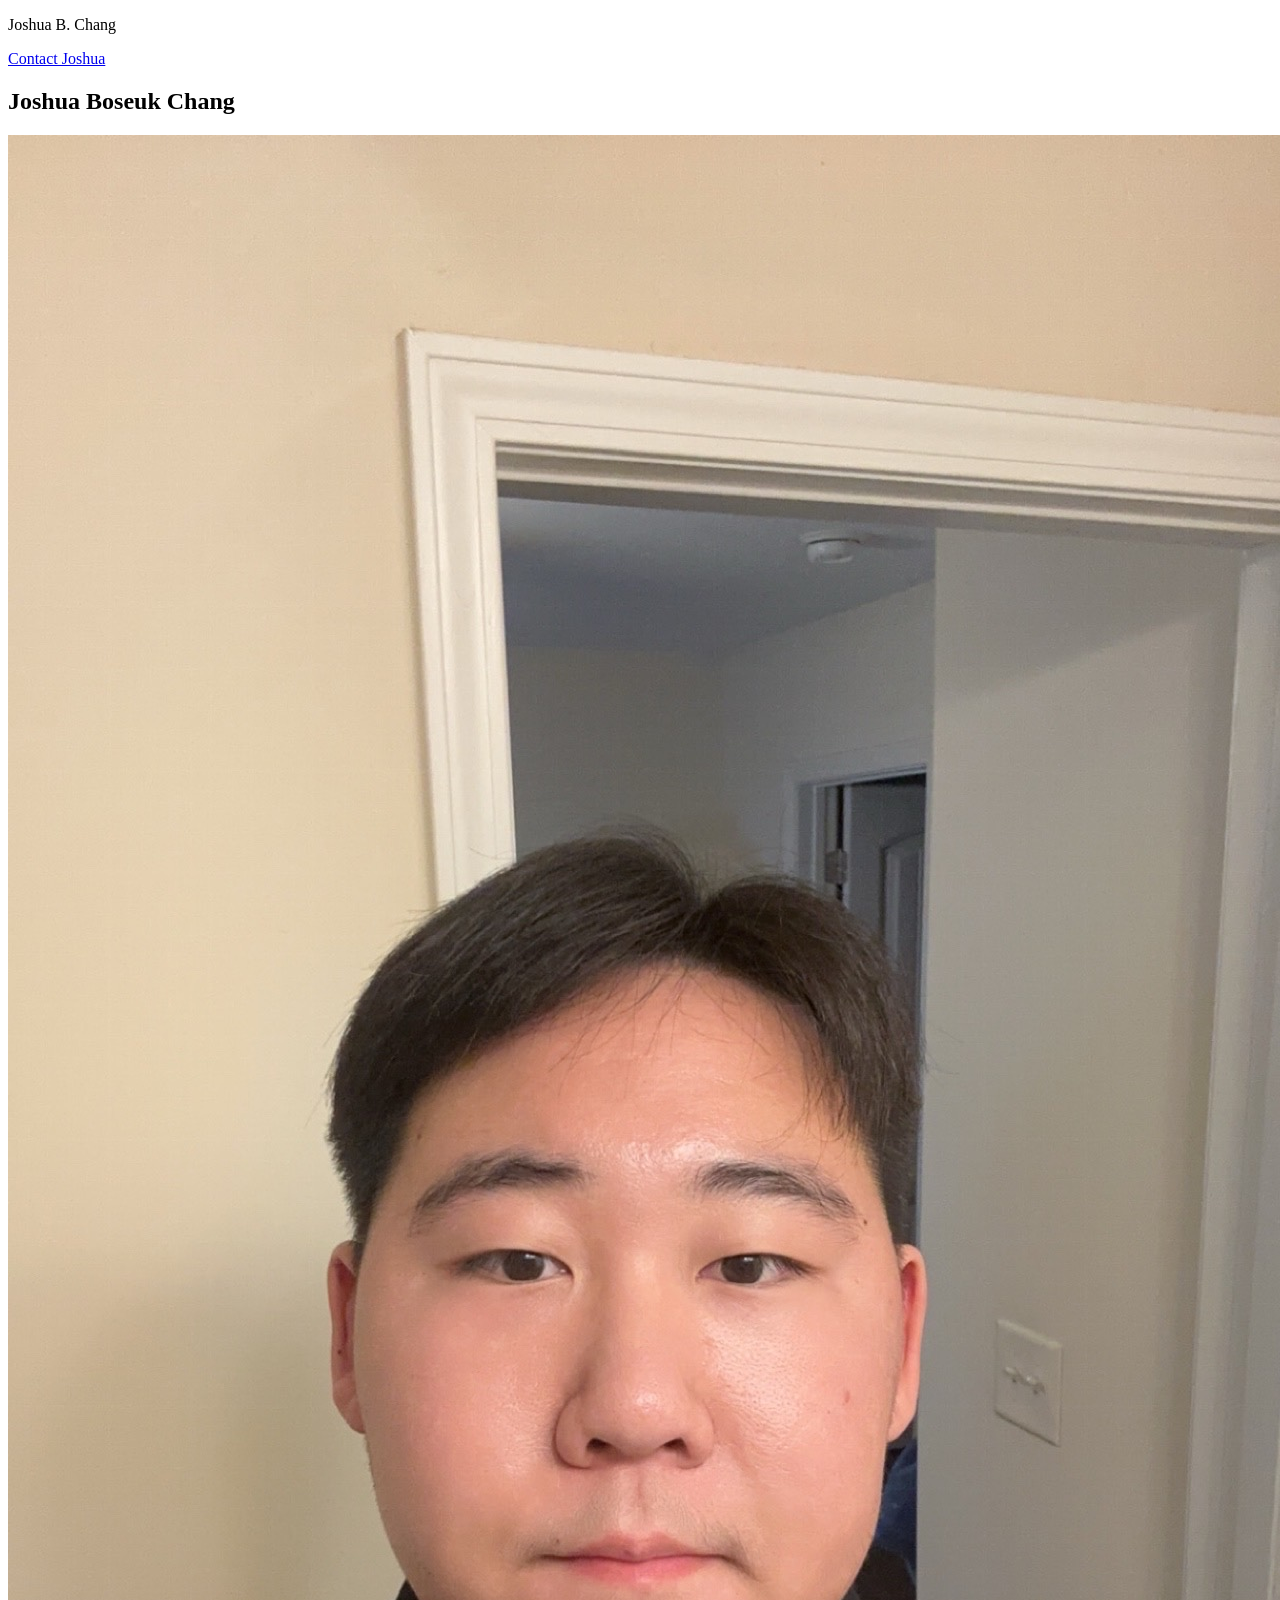
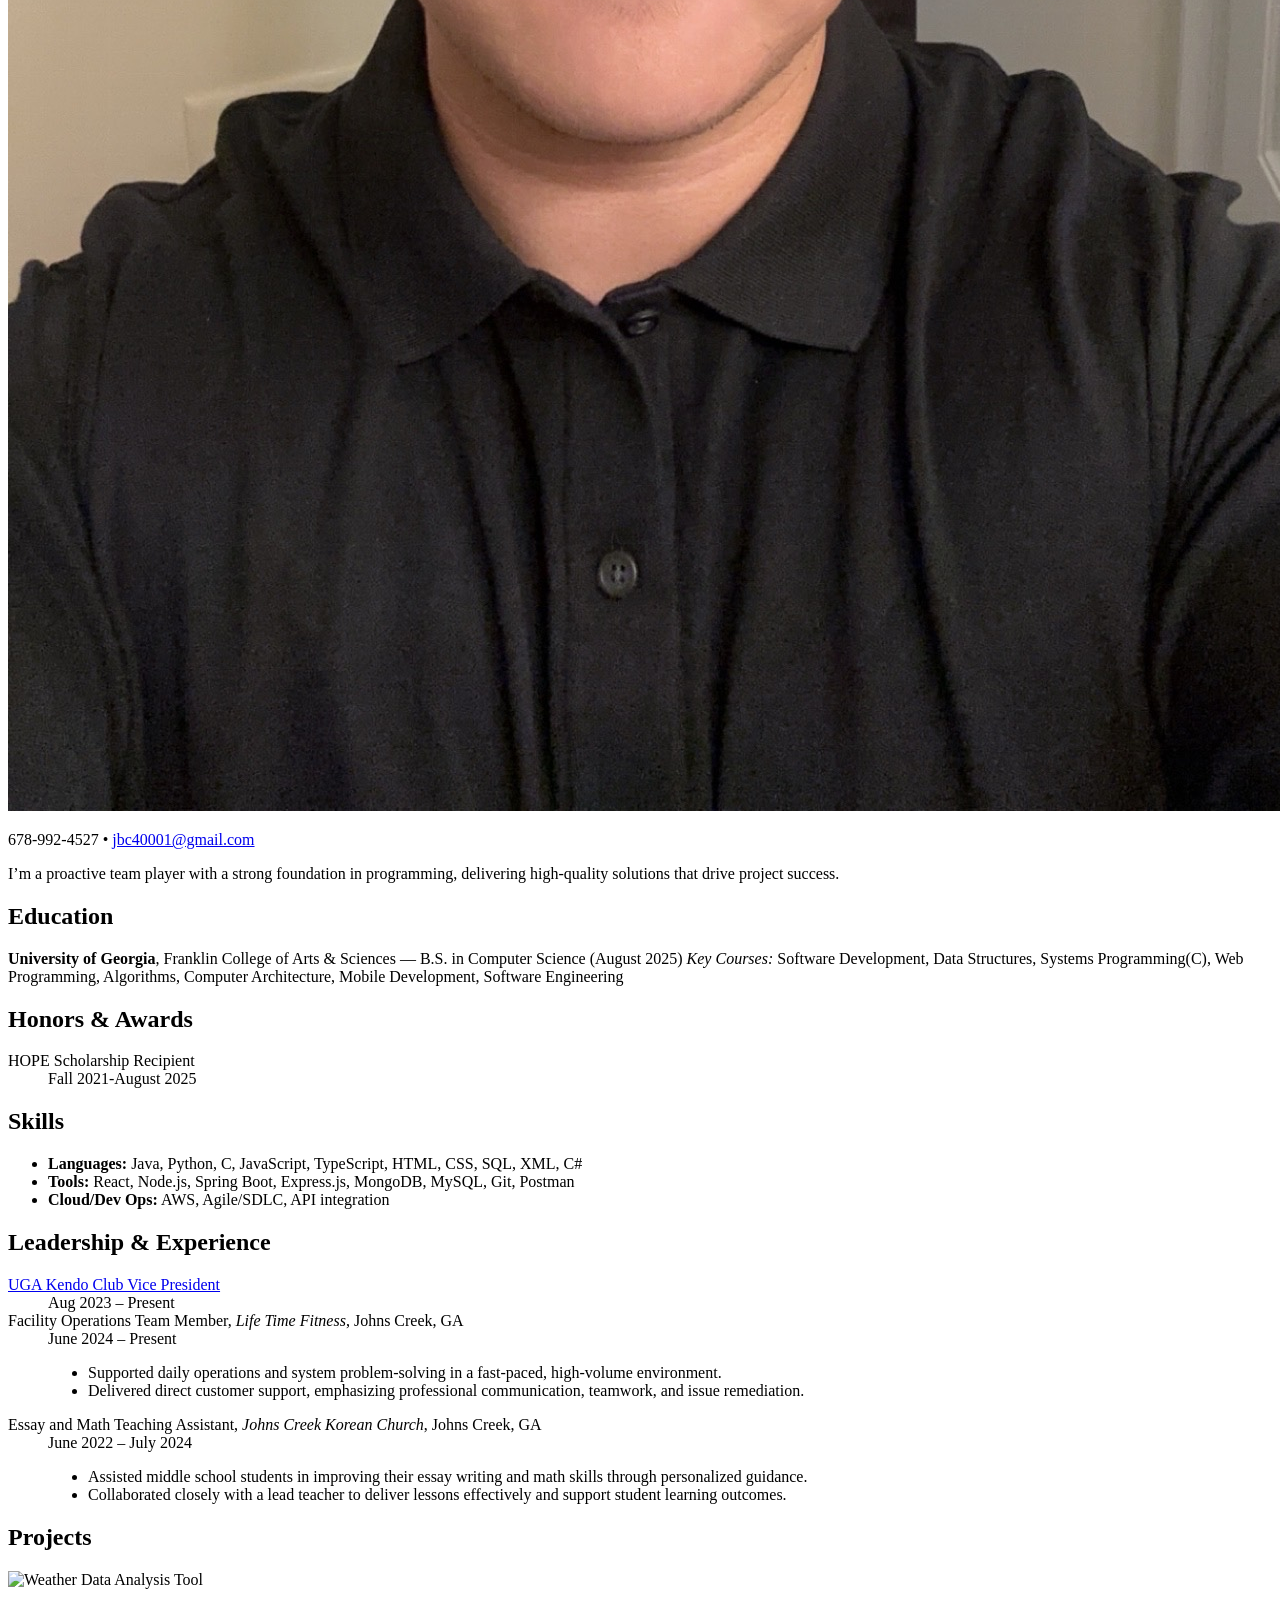
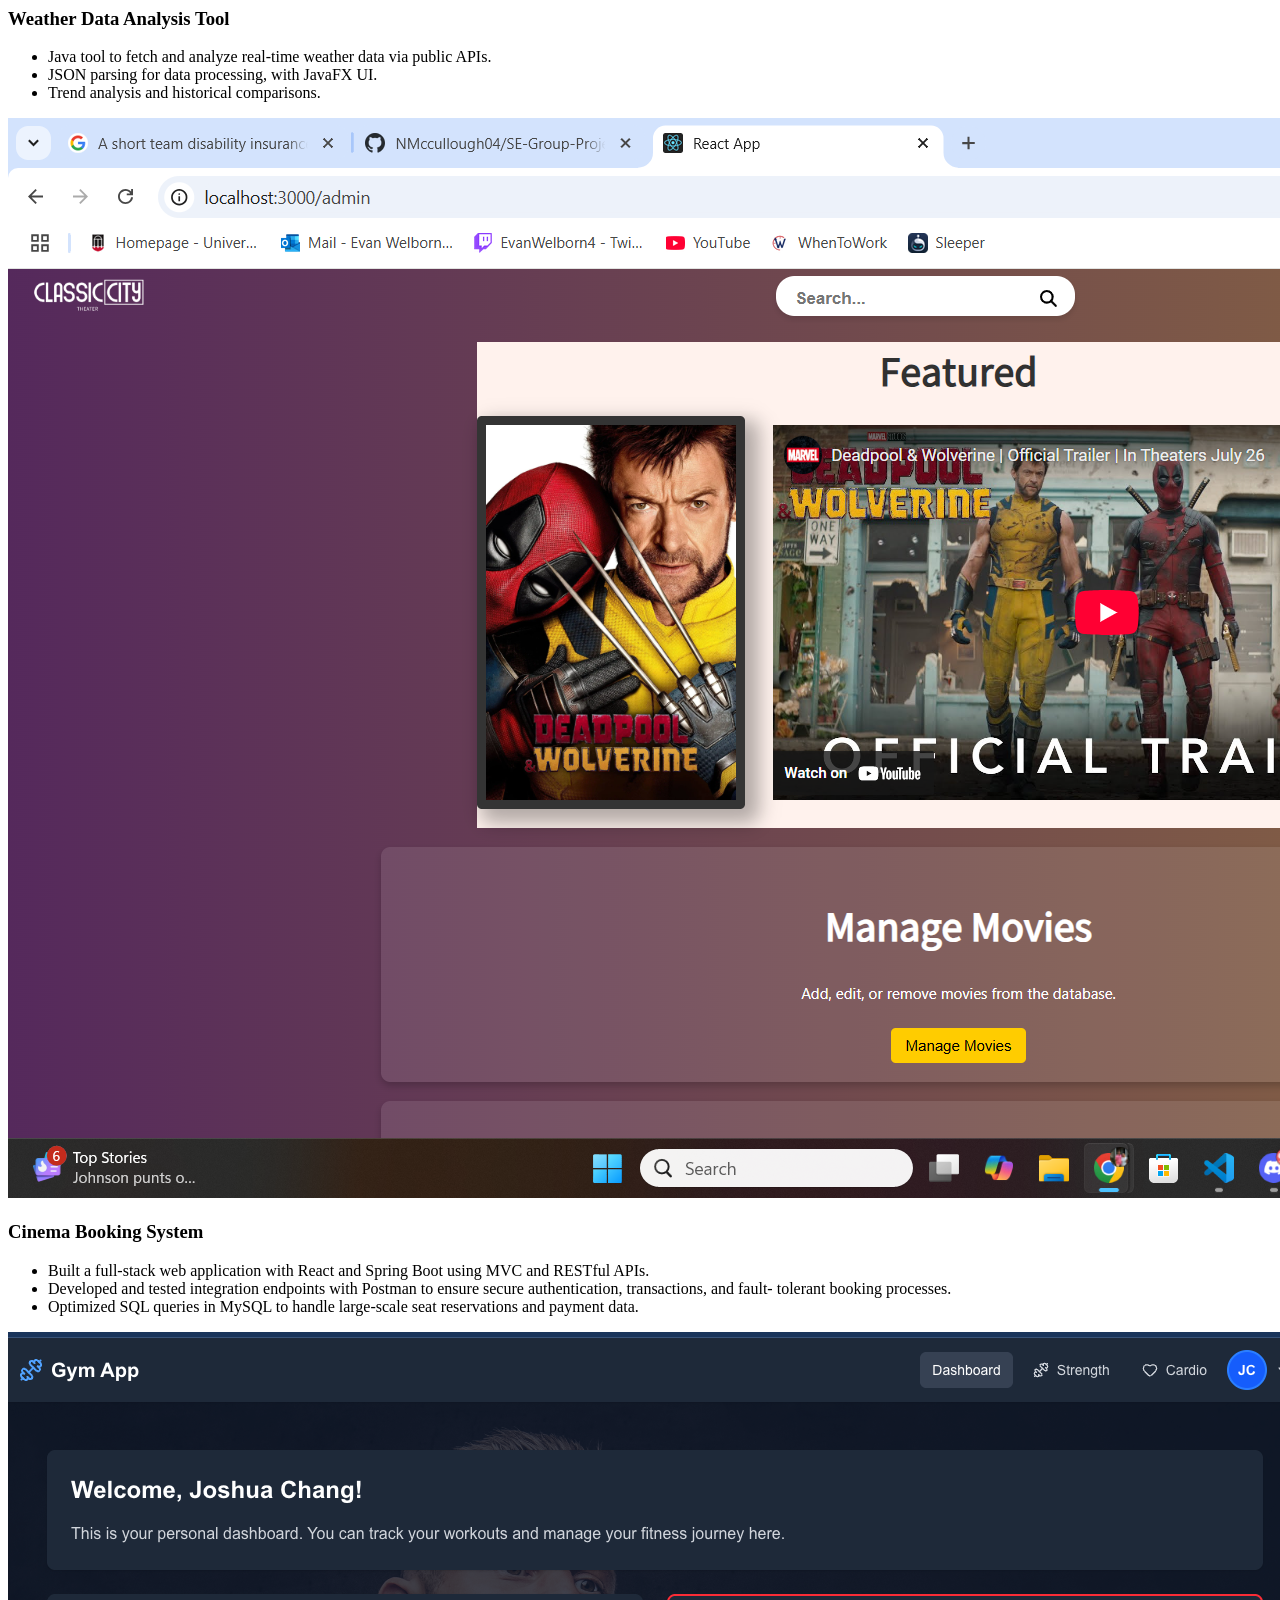
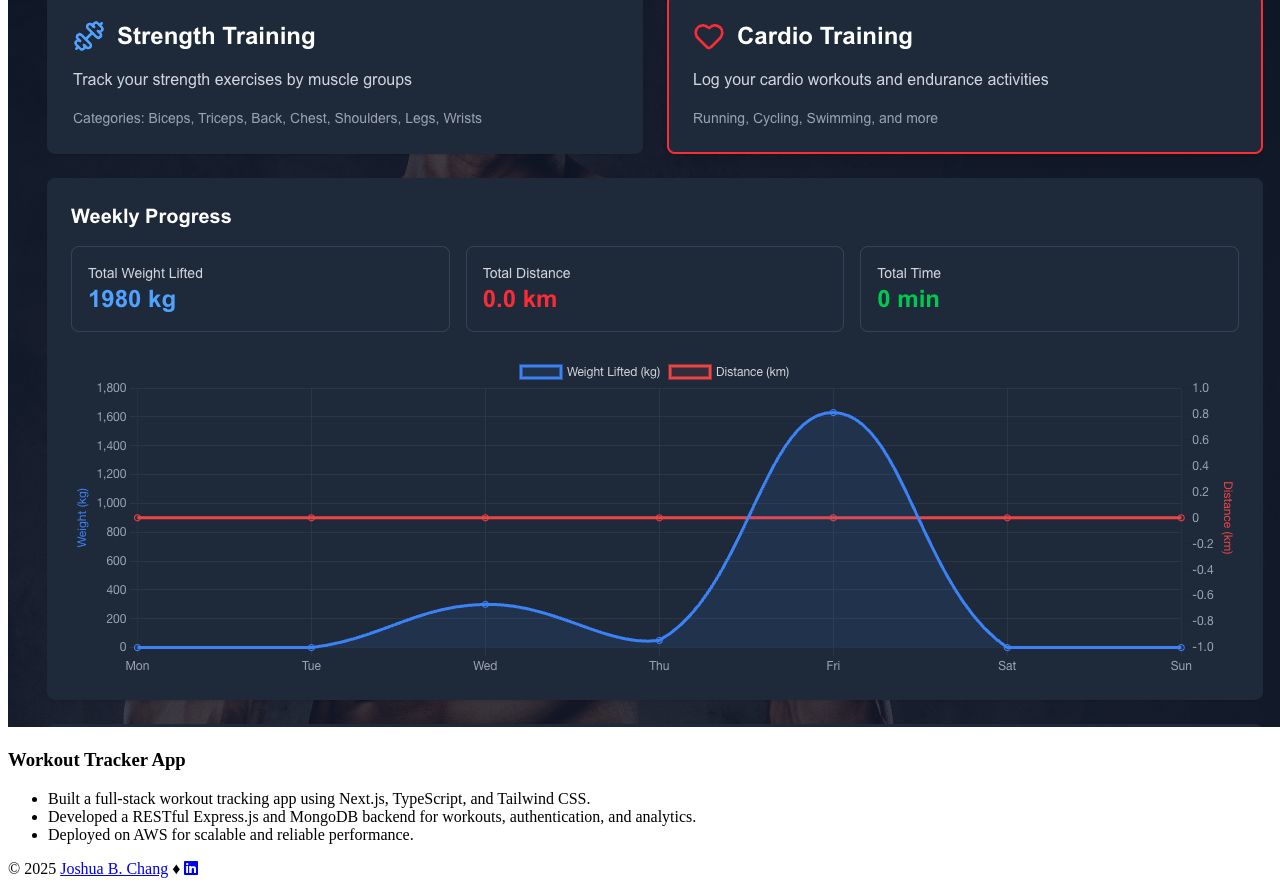
==== index.html @ 3a1c57b8 "Updated Information from resume" ====
<!DOCTYPE html>
<html lang="en">
<head>
  <meta charset="UTF-8" />
  <meta name="viewport" content="width=device-width, initial-scale=1.0"/>
  <title>Joshua B. Chang</title>
  <link
    rel="stylesheet"
    href="https://cdnjs.cloudflare.com/ajax/libs/font-awesome/6.0.0-beta3/css/all.min.css"
  />
  <link
    href="https://fonts.googleapis.com/css2?family=Nunito:wght@400;700&family=Montserrat:wght@400;700&display=swap"
    rel="stylesheet"
  />
  <link rel="stylesheet" href="css/style.css" />
</head>
<body>

  <!-- NAV -->
  <nav>
    <p>Joshua B. Chang</p>
    <p><a href="contact.html">Contact Joshua</a></p>
  </nav>

  <!-- HERO -->
  <section class="hero container">
    <h1>Joshua Boseuk Chang</h1>
    <img src="images/cuteboy.JPG" alt="Joshua's headshot" />
    <p>678‑992‑4527 • <a href="mailto:jbc40001@gmail.com">jbc40001@gmail.com</a></p>
    <p>I’m a proactive team player with a strong foundation in programming, delivering high‑quality solutions that drive project success.</p>
  </section>

  <div class="container">

    <!-- EDUCATION -->
    <section class="section-education">
      <h2>Education</h2>
      <p>
        <strong>University of Georgia</strong>, Franklin College of Arts & Sciences — B.S. in Computer Science (August 2025)
        <em>Key Courses:</em> Software Development, Data Structures, Systems Programming(C), Web Programming, Algorithms, Computer Architecture, Mobile Development, Software Engineering
      </p>
    </section>

    <!-- HONORS -->
    <section class="section-honors">
      <h2>Honors & Awards</h2>
      <dl>
        <dt>HOPE Scholarship Recipient</dt>
        <dd>Fall 2021-August 2025</dd>
      </dl>
    </section>

    <!-- SKILLS -->
    <section class="section-skills">
      <h2>Skills</h2>
      <ul>
        <li><strong>Languages:</strong> Java, Python, C, JavaScript, TypeScript, HTML, CSS, SQL, XML, C#</li>
        <li><strong>Tools:</strong> React, Node.js, Spring Boot, Express.js, MongoDB, MySQL, Git, Postman</li>
        <li><strong>Cloud/Dev Ops:</strong> AWS, Agile/SDLC, API integration</li>
      </ul>
    </section>

<!-- EXPERIENCE -->
<section class="section-experience">
  <h2>Leadership & Experience</h2>
  <dl>
    <dt><a href="https://www.athenskendo.com/" target="_blank">UGA Kendo Club Vice President</a></dt>
    <dd>Aug 2023 – Present</dd>

    <dt>Facility Operations Team Member, <em>Life Time Fitness</em>, Johns Creek, GA</dt>
    <dd>
      June 2024 – Present
      <ul>
        <li>Supported daily operations and system problem-solving in a fast-paced, high-volume environment.</li>
        <li>Delivered direct customer support, emphasizing professional communication, teamwork, and issue remediation.</li>
      </ul>
    </dd>

    <dt>Essay and Math Teaching Assistant, <em>Johns Creek Korean Church</em>, Johns Creek, GA</dt>
    <dd>
      June 2022 – July 2024
      <ul>
        <li>Assisted middle school students in improving their essay writing and math skills through personalized guidance.</li>
        <li>Collaborated closely with a lead teacher to deliver lessons effectively and support student learning outcomes.</li>
      </ul>
    </dd>
  </dl>
</section>


    <!-- PROJECTS -->
    <section class="section-projects">
      <h2>Projects</h2>
      <div class="three-col">
        <div class="card">
          <img src="images/weatherapp.jpeg" alt="Weather Data Analysis Tool" />
          <h3>Weather Data Analysis Tool</h3>
          <ul>
            <li>Java tool to fetch and analyze real‑time weather data via public APIs.</li>
            <li>JSON parsing for data processing, with JavaFX UI.</li>
            <li>Trend analysis and historical comparisons.</li>
          </ul>
        </div>
        <div class="card">
          <img src="images/cinemabooking.png" alt="E-Cinema Booking System" />
          <h3>Cinema Booking System</h3>
          <ul>
            <li>Built a full-stack web application with React and Spring Boot using MVC and RESTful APIs.</li>
            <li>Developed and tested integration endpoints with Postman to ensure secure authentication, transactions, and fault-
              tolerant booking processes.</li>
            <li>Optimized SQL queries in MySQL to handle large-scale seat reservations and payment data.</li>
          </ul>
        </div>
        <div class="card">
          <img src="images/workoutapp.png" alt="Workout Tracker App" />
          <h3>Workout Tracker App</h3>
          <ul>
            <li>Built a full-stack workout tracking app using Next.js, TypeScript, and Tailwind CSS.</li>
            <li>Developed a RESTful Express.js and MongoDB backend for workouts, authentication, and analytics.</li>
            <li>Deployed on AWS for scalable and reliable performance.</li>
          </ul>
        </div>
      </div>
    </section>

  </div>

  <!-- FOOTER -->
  <footer>
    <p>&copy; 2025 <a href="contact.html">Joshua B. Chang</a> &#9830;
      <a href="https://www.linkedin.com/in/joshua-chang-a54509188/" target="_blank">
        <i class="fa-brands fa-linkedin"></i>
      </a>
    </p>
  </footer>

</body>
</html>
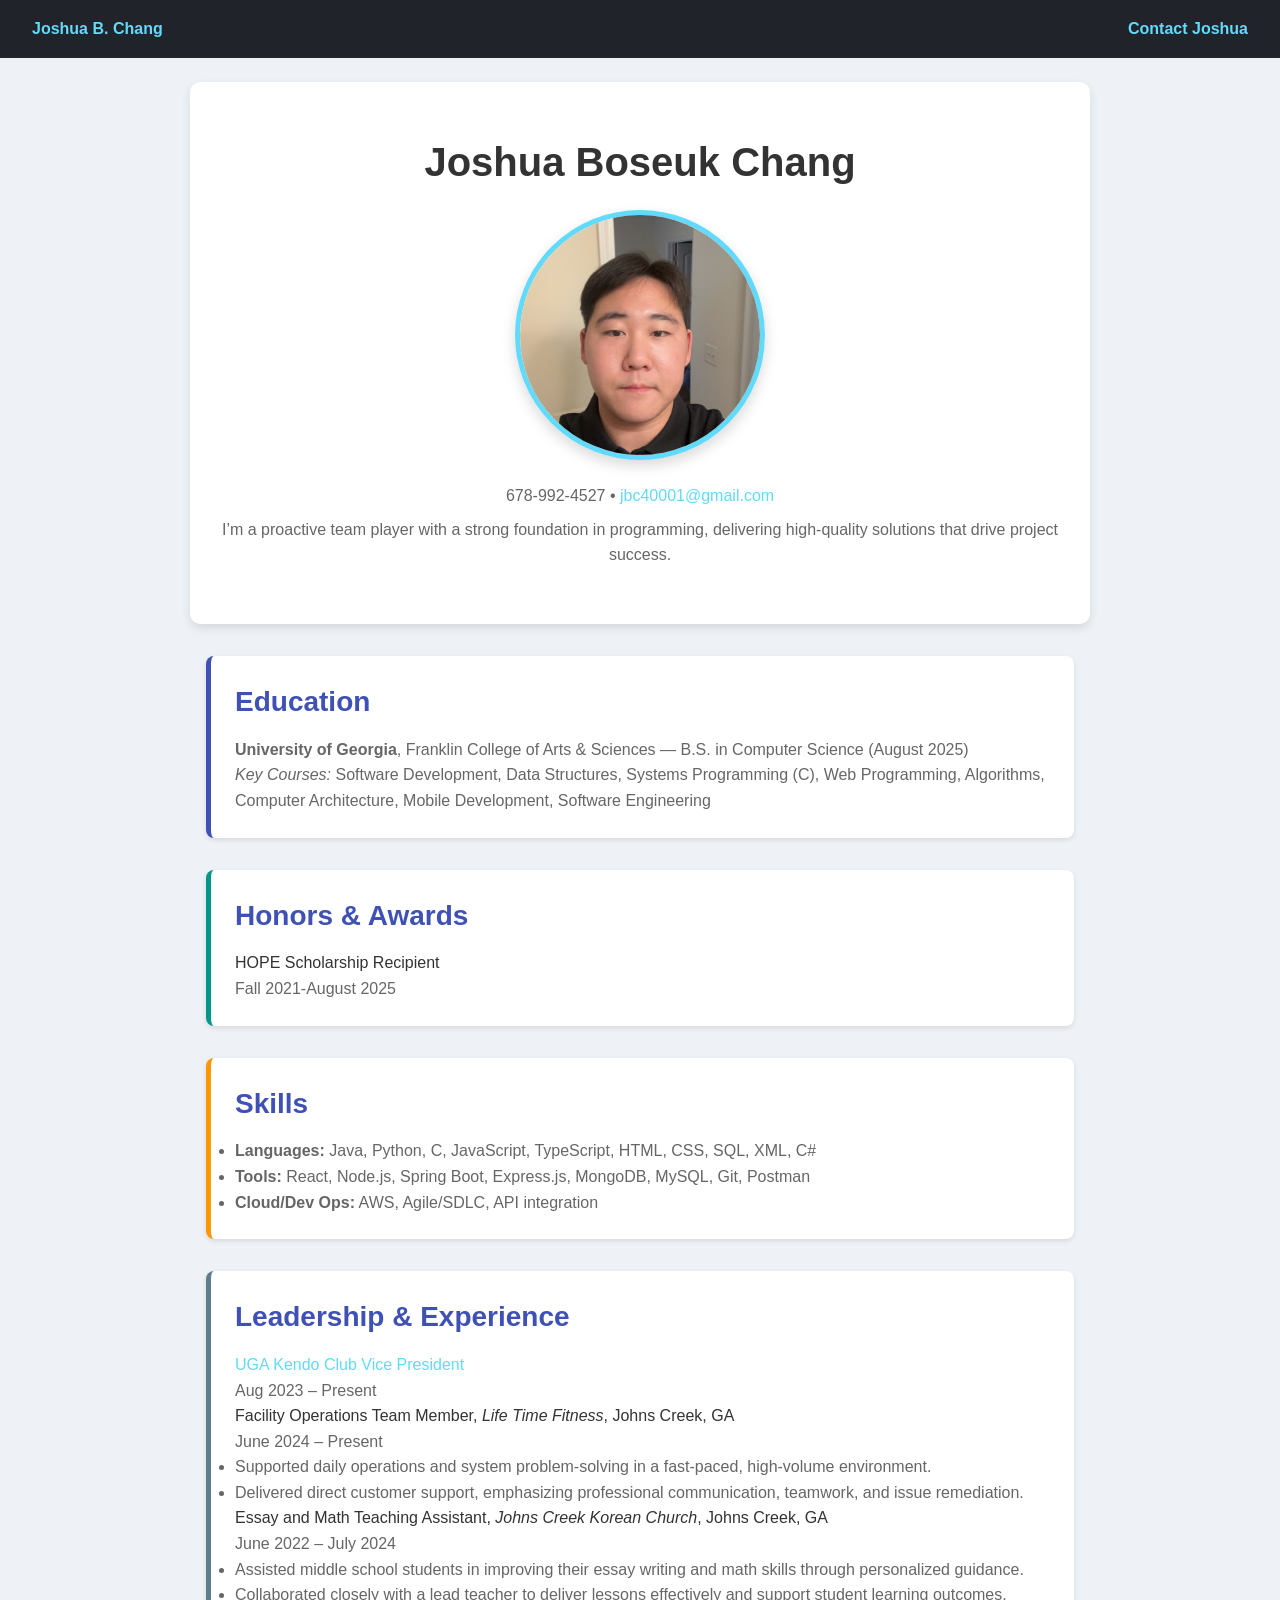
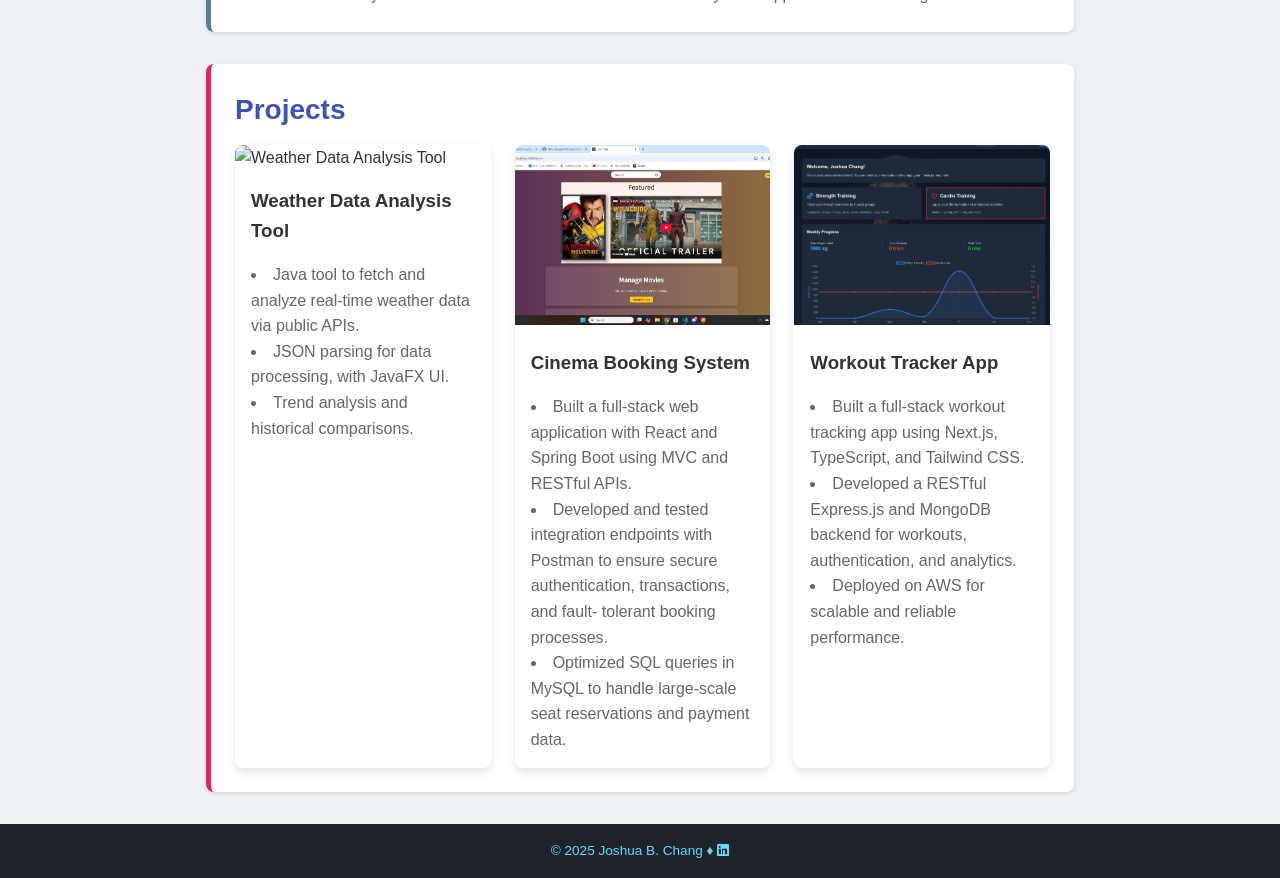
==== commit a00d3115: "key course new line" ====
--- a/index.html
+++ b/index.html
@@ -32,14 +32,18 @@
 
   <div class="container">
 
-    <!-- EDUCATION -->
-    <section class="section-education">
-      <h2>Education</h2>
-      <p>
-        <strong>University of Georgia</strong>, Franklin College of Arts & Sciences — B.S. in Computer Science (August 2025)
-        <em>Key Courses:</em> Software Development, Data Structures, Systems Programming(C), Web Programming, Algorithms, Computer Architecture, Mobile Development, Software Engineering
-      </p>
-    </section>
+   <!-- EDUCATION -->
+<section class="section-education">
+  <h2>Education</h2>
+  <p>
+    <strong>University of Georgia</strong>, Franklin College of Arts & Sciences — 
+    B.S. in Computer Science (August 2025)
+    <br>
+    <em>Key Courses:</em> Software Development, Data Structures, Systems Programming (C), 
+    Web Programming, Algorithms, Computer Architecture, Mobile Development, Software Engineering
+  </p>
+</section>
+
 
     <!-- HONORS -->
     <section class="section-honors">
--- a/css/style.css
+++ b/css/style.css
@@ -0,0 +1,208 @@
+:root {
+    --clr-bg: #eef1f5;
+    --clr-primary: #20232a;
+    --clr-accent: #61dafb;
+    --clr-accent-hover: #21a1f1;
+    --clr-text: #333;
+    --clr-text-muted: #666;
+    --ff-base: 'Nunito', sans-serif;
+    --ff-heading: 'Montserrat', sans-serif;
+    --transition: 0.3s ease;
+  }
+  
+  /* Box‑sizing & reset */
+  *,
+  *::before,
+  *::after {
+    box-sizing: border-box;
+    margin: 0;
+    padding: 0;
+  }
+  
+  /* Base typography */
+  body {
+    font-family: var(--ff-base);
+    background: var(--clr-bg);
+    color: var(--clr-text);
+    line-height: 1.6;
+  }
+  
+  /* Link styles */
+  a {
+    color: var(--clr-accent);
+    text-decoration: none;
+    transition: color var(--transition);
+  }
+  a:hover {
+    color: var(--clr-accent-hover);
+  }
+  
+  /* Site wrapper */
+  .container {
+    max-width: 900px;
+    margin: 0 auto;
+    padding: 0 1rem;
+  }
+  
+  /* Navigation */
+  nav {
+    display: flex;
+    justify-content: space-between;
+    align-items: center;
+    background: var(--clr-primary);
+    padding: 1rem 2rem;
+  }
+  nav p {
+    color: var(--clr-accent);
+    font-weight: 700;
+  }
+  
+  /* — Hero section with centered headshot — */
+  .hero {
+    margin: 1.5rem auto;          /* center horizontally */
+    max-width: 900px;             /* match .container width */
+    background: #fff;
+    text-align: center;
+    padding: 3rem 1rem;
+    border-radius: 10px;
+    box-shadow: 0 4px 10px rgba(0,0,0,0.1);
+  }
+  .hero h1 {
+    font-family: var(--ff-heading);
+    font-size: 2.5rem;
+    margin-bottom: 1rem;
+  }
+  .hero img {
+    width: 250px;        /* increased from 180px */
+    height: 250px;       /* keep square ratio */
+    object-fit: cover;
+    border-radius: 50%;
+    border: 5px solid var(--clr-accent);
+    box-shadow: 0 6px 14px rgba(0, 0, 0, 0.15);
+    margin-bottom: 1rem;
+  }
+  
+  .hero p {
+    color: var(--clr-text-muted);
+    margin-bottom: .5rem;
+  }
+  
+  /* Section containers */
+  section {
+    background: #fff;
+    margin: 2rem 0;
+    padding: 1.5rem;
+    border-radius: 8px;
+    box-shadow: 0 2px 5px rgba(0,0,0,0.1);
+  }
+  
+  /* Section accent bars */
+  .section-education   { border-left: 5px solid #3f51b5; }
+  .section-honors      { border-left: 5px solid #009688; }
+  .section-skills      { border-left: 5px solid #ff9800; }
+  .section-experience  { border-left: 5px solid #607d8b; }
+  .section-projects    { border-left: 5px solid #e91e63; }
+  
+  /* Section headings */
+  h2 {
+    font-family: var(--ff-heading);
+    font-size: 1.75rem;
+    color: #3f51b5;
+    margin-bottom: .75rem;
+  }
+  section p,
+  section li,
+  section dd {
+    color: var(--clr-text-muted);
+  }
+  
+  /* Projects grid & cards */
+  .three-col {
+    display: grid;
+    grid-template-columns: repeat(auto-fit, minmax(250px, 1fr));
+    gap: 1.5rem;
+  }
+  .card {
+    background: #fff;
+    border-radius: 8px;
+    box-shadow: 0 4px 10px rgba(0,0,0,0.1);
+    overflow: hidden;
+    transition: transform var(--transition), box-shadow var(--transition);
+  }
+  .card:hover {
+    transform: translateY(-5px);
+    box-shadow: 0 8px 20px rgba(0,0,0,0.15);
+  }
+  .card img {
+    width: 100%;
+    height: 180px;
+    object-fit: cover;
+  }
+  .card h3 {
+    font-family: var(--ff-heading);
+    margin: 1rem;
+  }
+  .card ul {
+    padding: 0 1rem 1rem;
+    list-style: disc inside;
+  }
+  
+  /* Contact form */
+  .contact-section {
+    background: #fff;
+    padding: 2rem;
+    margin: 2rem 0;
+    border-radius: 10px;
+    box-shadow: 0 4px 10px rgba(0,0,0,0.1);
+  }
+  .contact-form {
+    display: grid;
+    gap: 1rem;
+  }
+  .contact-form label {
+    font-weight: 600;
+  }
+  .contact-form input[type="text"],
+  .contact-form input[type="email"],
+  .contact-form textarea {
+    width: 100%;
+    padding: .75rem;
+    border: 1px solid #ddd;
+    border-radius: 6px;
+    font-family: var(--ff-base);
+  }
+  .contact-form input[type="submit"] {
+    background: var(--clr-accent);
+    color: #fff;
+    padding: .75rem;
+    border: none;
+    border-radius: 6px;
+    cursor: pointer;
+    transition: background var(--transition);
+  }
+  .contact-form input[type="submit"]:hover {
+    background: var(--clr-accent-hover);
+  }
+  
+  /* Footer */
+  footer {
+    background: var(--clr-primary);
+    color: var(--clr-accent);
+    text-align: center;
+    padding: 1rem;
+    font-size: .85rem;
+  }
+  footer a {
+    color: var(--clr-accent);
+  }
+  
+  /* Responsive tweaks */
+  @media (max-width: 600px) {
+    nav {
+      flex-direction: column;
+    }
+    .hero {
+      padding: 2rem 1rem;
+    }
+  }
+  
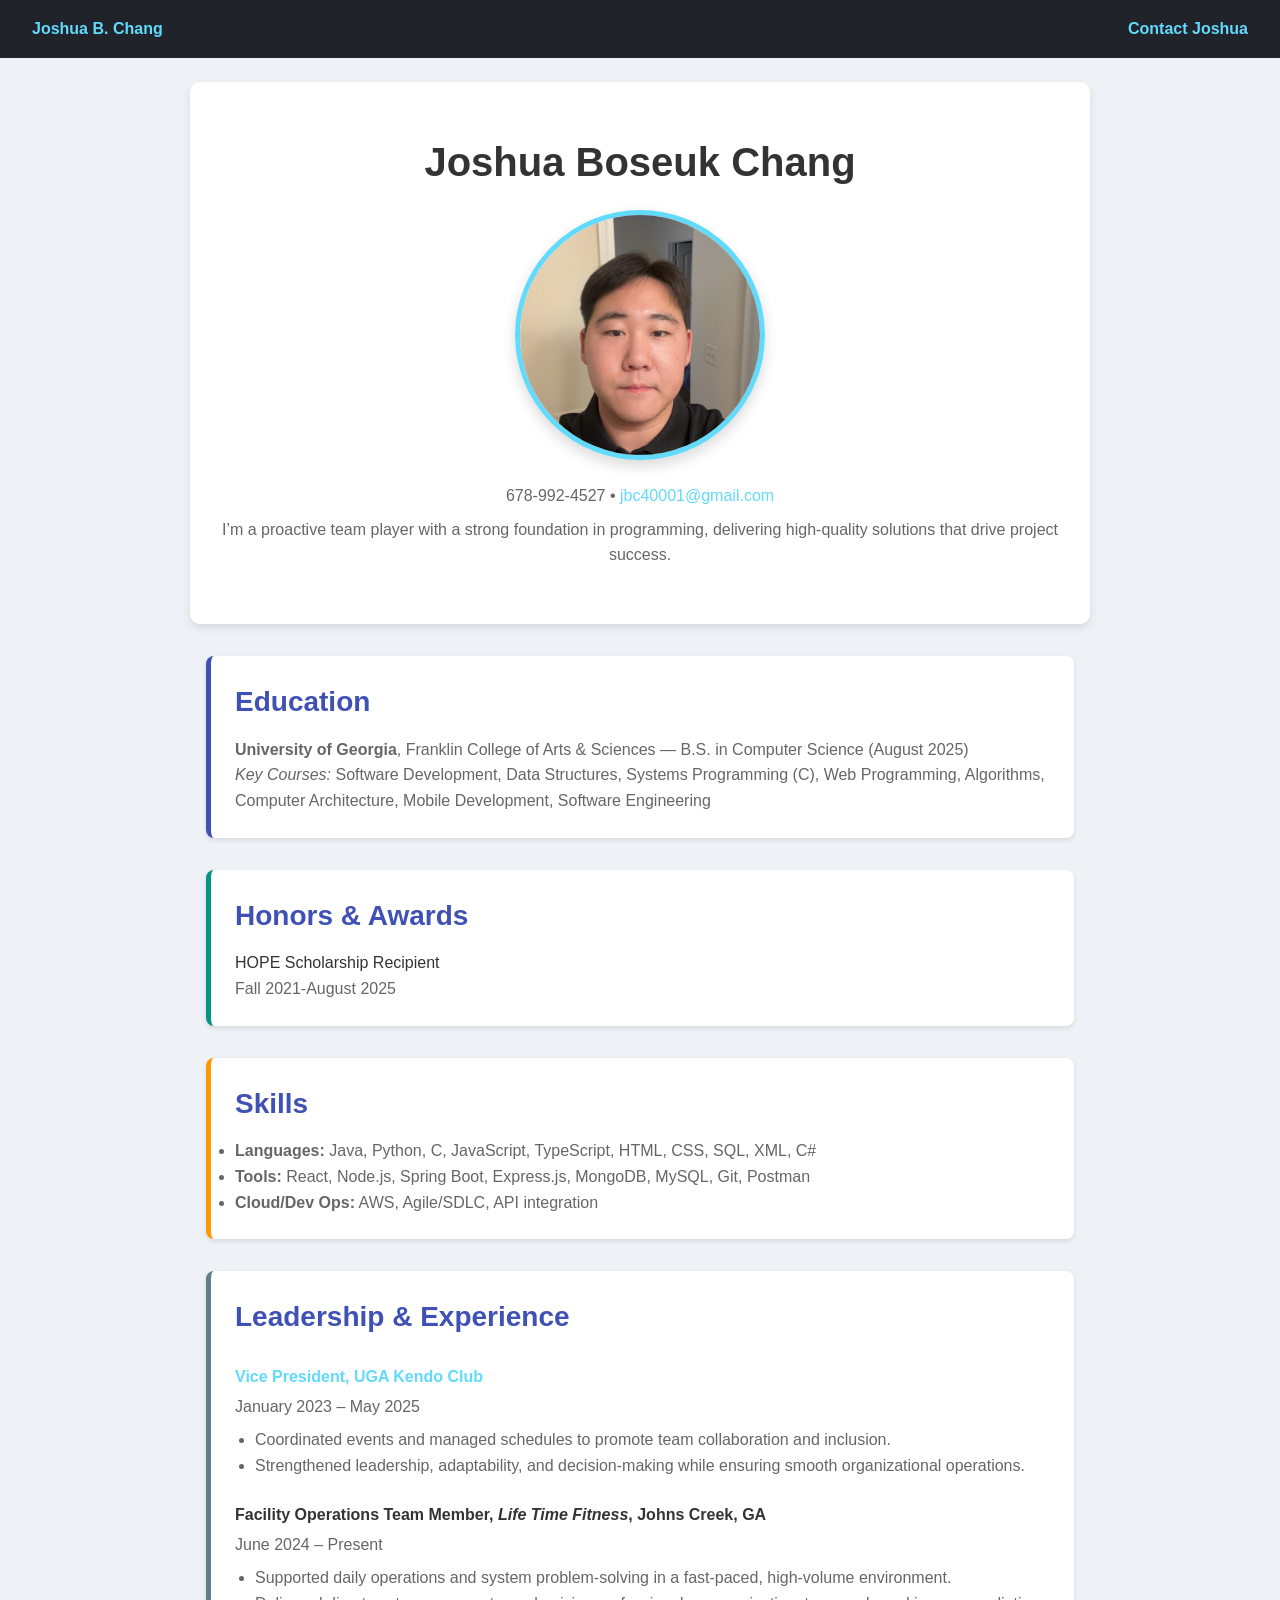
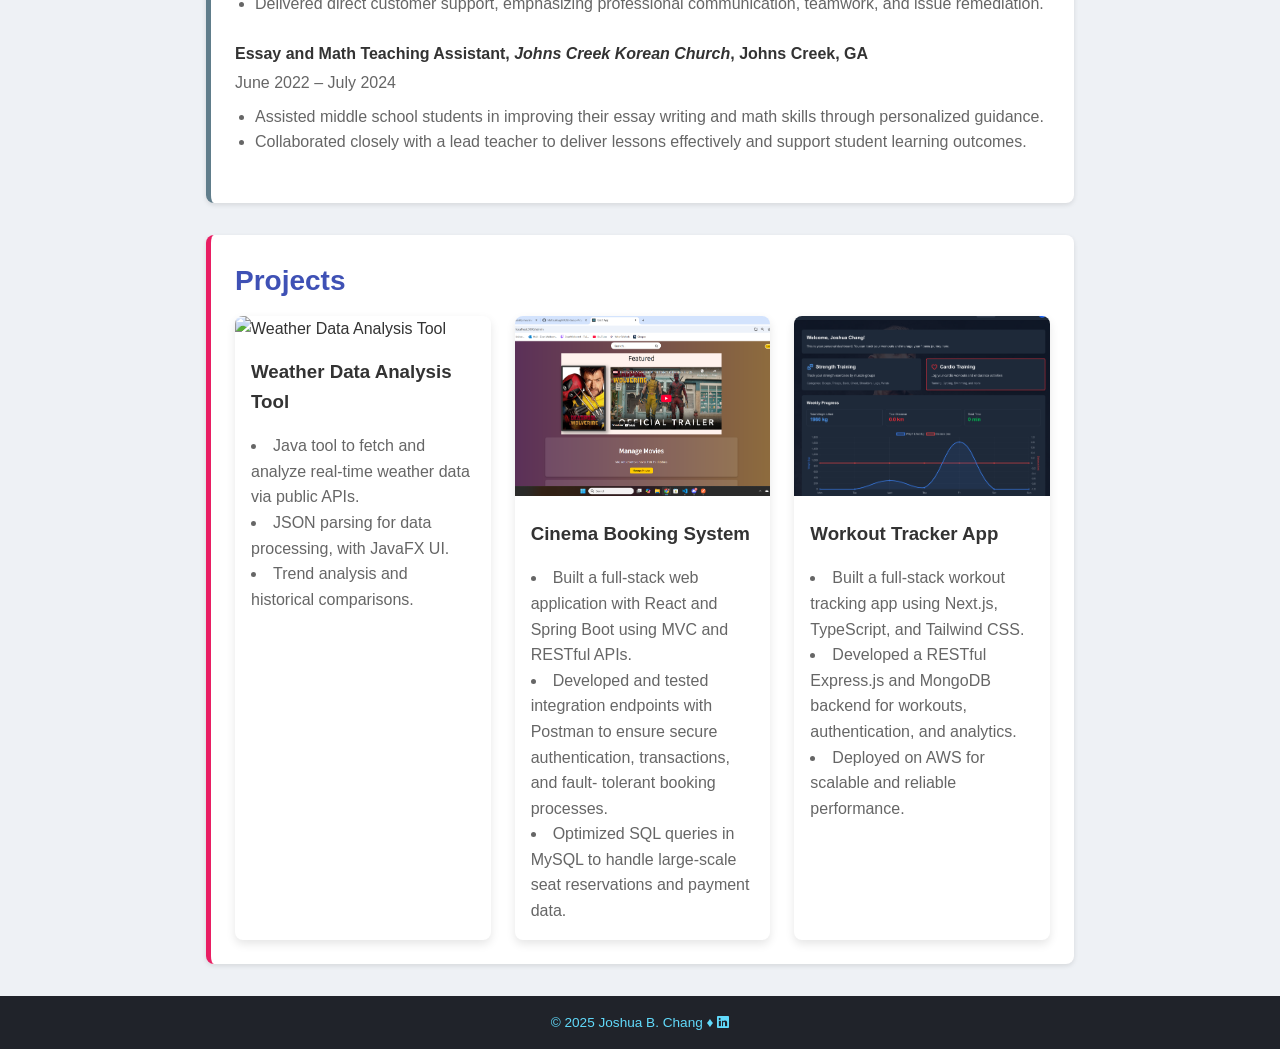
==== commit 1a2736ce: "css changes to fix formatting" ====
--- a/index.html
+++ b/index.html
@@ -64,14 +64,20 @@
       </ul>
     </section>
 
-<!-- EXPERIENCE -->
+<!-- LEADERSHIP & EXPERIENCE -->
 <section class="section-experience">
   <h2>Leadership & Experience</h2>
   <dl>
-    <dt><a href="https://www.athenskendo.com/" target="_blank">UGA Kendo Club Vice President</a></dt>
-    <dd>Aug 2023 – Present</dd>
+    <dt><a href="https://www.athenskendo.com/" target="_blank"><strong>Vice President, UGA Kendo Club</strong></a></dt>
+    <dd>
+      January 2023 – May 2025
+      <ul>
+        <li>Coordinated events and managed schedules to promote team collaboration and inclusion.</li>
+        <li>Strengthened leadership, adaptability, and decision-making while ensuring smooth organizational operations.</li>
+      </ul>
+    </dd>
 
-    <dt>Facility Operations Team Member, <em>Life Time Fitness</em>, Johns Creek, GA</dt>
+    <dt><strong>Facility Operations Team Member, <em>Life Time Fitness</em></strong>, Johns Creek, GA</dt>
     <dd>
       June 2024 – Present
       <ul>
@@ -80,7 +86,7 @@
       </ul>
     </dd>
 
-    <dt>Essay and Math Teaching Assistant, <em>Johns Creek Korean Church</em>, Johns Creek, GA</dt>
+    <dt><strong>Essay and Math Teaching Assistant, <em>Johns Creek Korean Church</em></strong>, Johns Creek, GA</dt>
     <dd>
       June 2022 – July 2024
       <ul>
--- a/css/style.css
+++ b/css/style.css
@@ -205,4 +205,21 @@
       padding: 2rem 1rem;
     }
   }
+
+  .section-experience dt {
+    font-family: var(--ff-heading);
+    font-weight: 600;
+    margin-top: 1.5rem; /* adds spacing before each job title */
+  }
+  
+  .section-experience dd {
+    margin: 0.25rem 0 1.5rem 0; /* adds space after job details */
+  }
+  
+  .section-experience ul {
+    margin-top: 0.5rem;
+    padding-left: 1.25rem;
+    list-style-type: disc;
+  }
+  
   
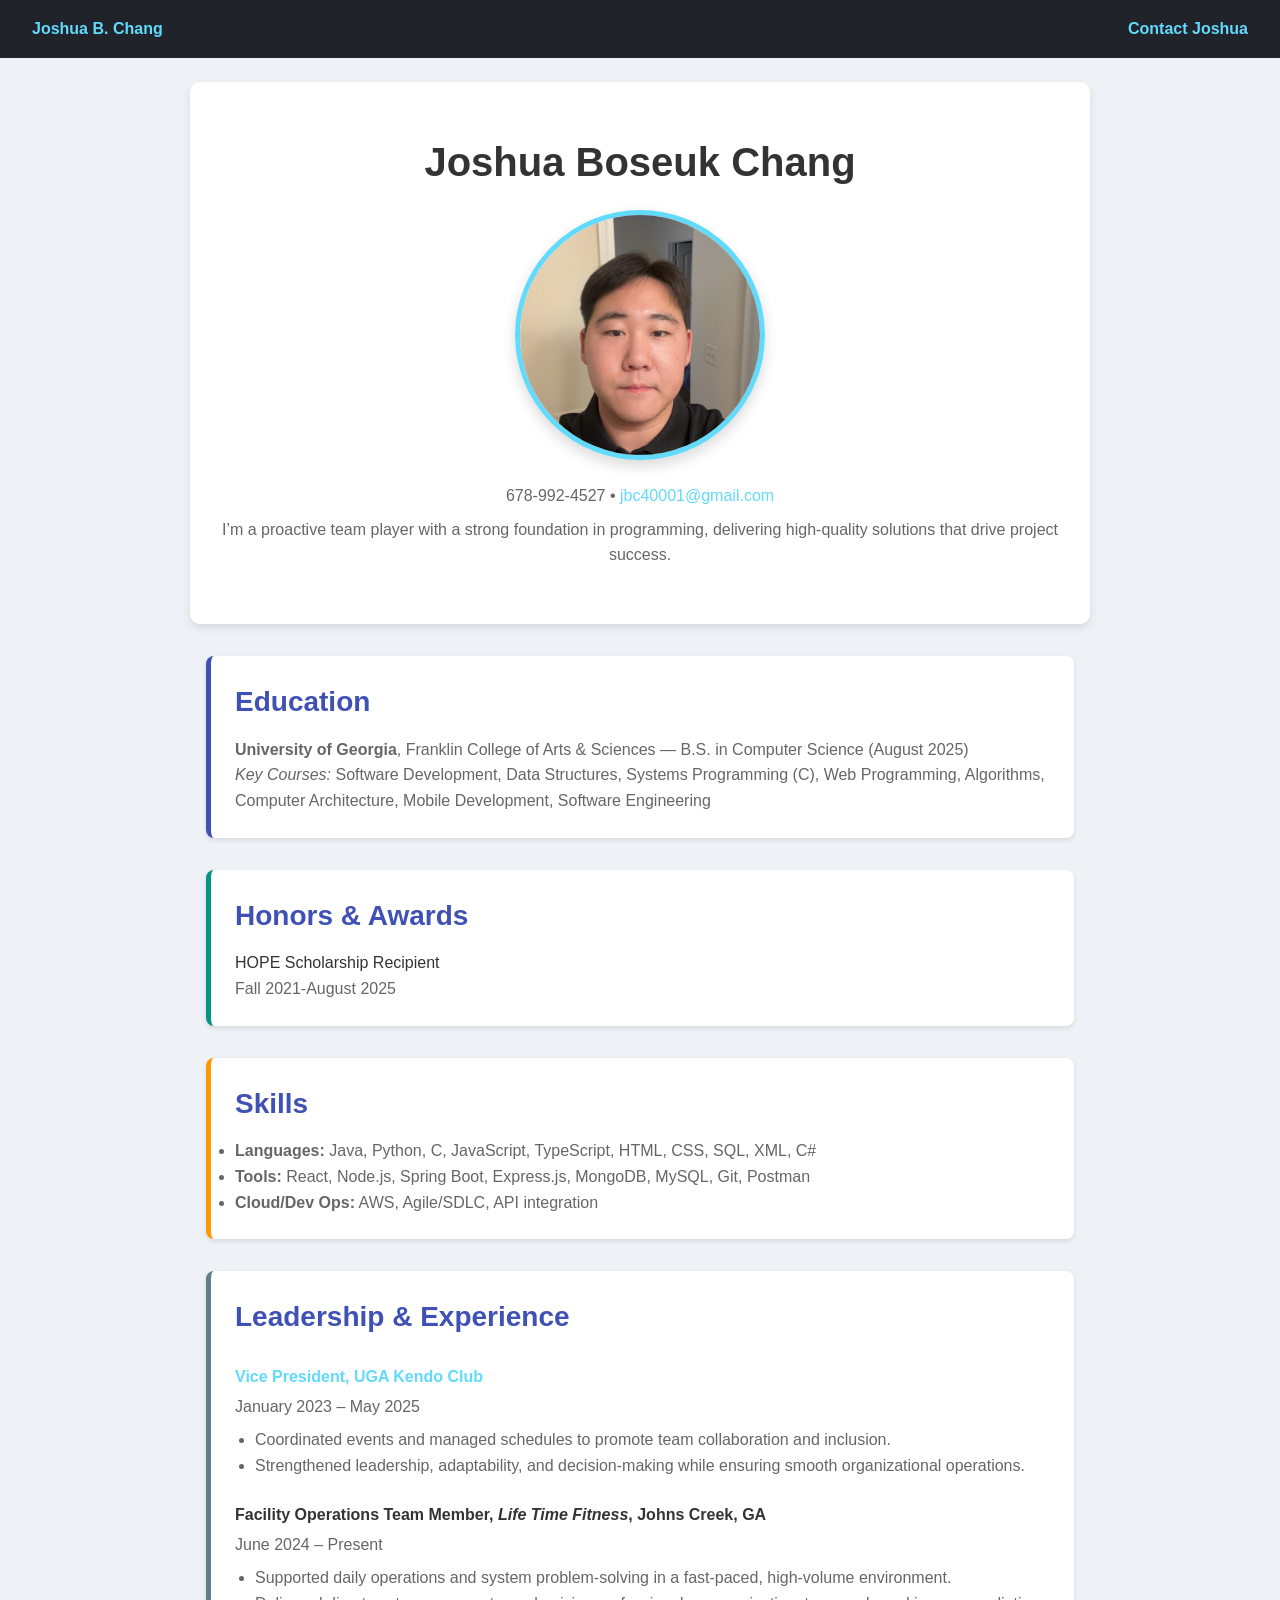
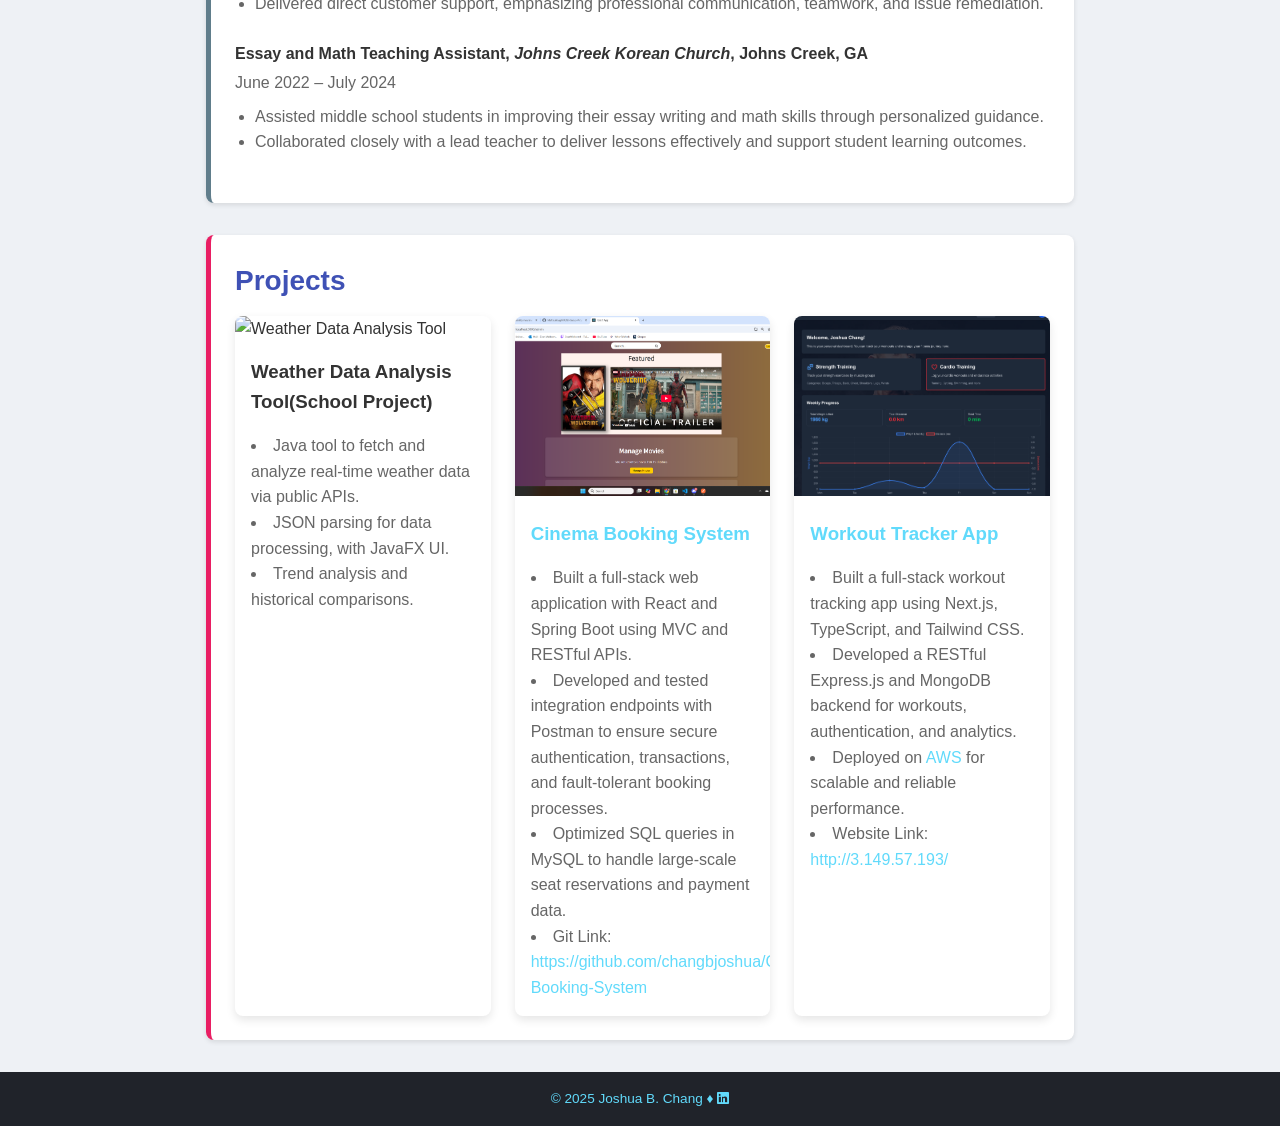
==== commit 85727660: "project reidrection and format fix" ====
--- a/index.html
+++ b/index.html
@@ -104,7 +104,7 @@
       <div class="three-col">
         <div class="card">
           <img src="images/weatherapp.jpeg" alt="Weather Data Analysis Tool" />
-          <h3>Weather Data Analysis Tool</h3>
+          <h3>Weather Data Analysis Tool(School Project)</h3>
           <ul>
             <li>Java tool to fetch and analyze real‑time weather data via public APIs.</li>
             <li>JSON parsing for data processing, with JavaFX UI.</li>
@@ -112,24 +112,43 @@
           </ul>
         </div>
         <div class="card">
-          <img src="images/cinemabooking.png" alt="E-Cinema Booking System" />
-          <h3>Cinema Booking System</h3>
+          <a href="https://github.com/changbjoshua/Cinema-Booking-System" target="_blank" rel="noopener noreferrer">
+            <img src="images/cinemabooking.png" alt="E-Cinema Booking System" />
+          </a>
+          <h3>
+            <a href="https://github.com/changbjoshua/Cinema-Booking-System" target="_blank" rel="noopener noreferrer">
+              Cinema Booking System
+            </a>
+          </h3>
           <ul>
             <li>Built a full-stack web application with React and Spring Boot using MVC and RESTful APIs.</li>
-            <li>Developed and tested integration endpoints with Postman to ensure secure authentication, transactions, and fault-
-              tolerant booking processes.</li>
+            <li>Developed and tested integration endpoints with Postman to ensure secure authentication, transactions, and fault-tolerant booking processes.</li>
             <li>Optimized SQL queries in MySQL to handle large-scale seat reservations and payment data.</li>
+            <li>Git Link:<a href="https://github.com/changbjoshua/Cinema-Booking-System" target="_blank" rel="noopener noreferrer">
+              https://github.com/changbjoshua/Cinema-Booking-System
+            </a></li>
           </ul>
         </div>
+        
         <div class="card">
-          <img src="images/workoutapp.png" alt="Workout Tracker App" />
-          <h3>Workout Tracker App</h3>
+          <a href="http://3.149.57.193/" target="_blank" rel="noopener noreferrer">
+            <img src="images/workoutapp.png" alt="Workout Tracker App" />
+          </a>
+          <h3>
+            <a href="http://3.149.57.193/" target="_blank" rel="noopener noreferrer">
+              Workout Tracker App
+            </a>
+          </h3>
           <ul>
             <li>Built a full-stack workout tracking app using Next.js, TypeScript, and Tailwind CSS.</li>
             <li>Developed a RESTful Express.js and MongoDB backend for workouts, authentication, and analytics.</li>
-            <li>Deployed on AWS for scalable and reliable performance.</li>
+            <li>Deployed on <a href="http://3.149.57.193/" target="_blank" rel="noopener noreferrer">AWS</a> for scalable and reliable performance.</li>
+            <li>Website Link:<a href="http://3.149.57.193/" target="_blank" rel="noopener noreferrer">
+              http://3.149.57.193/
+            </a></li>
           </ul>
         </div>
+    
       </div>
     </section>
 
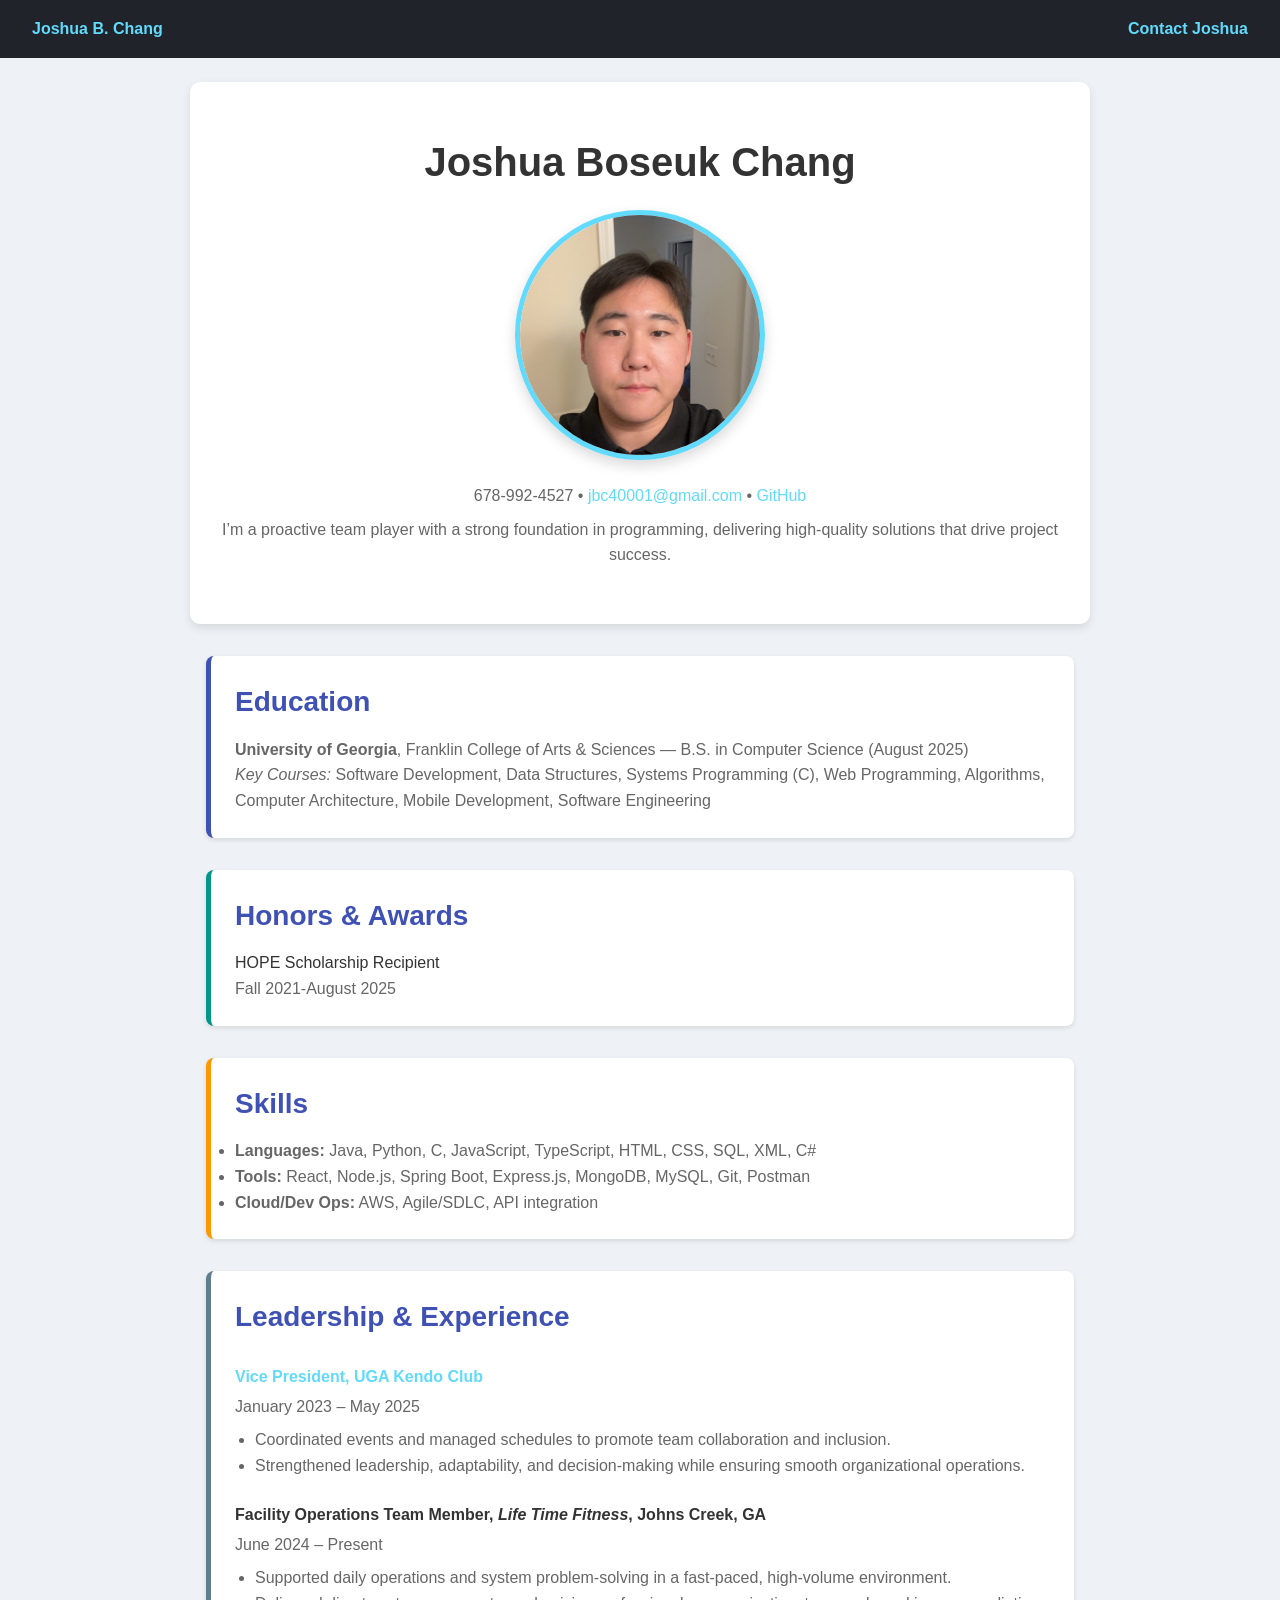
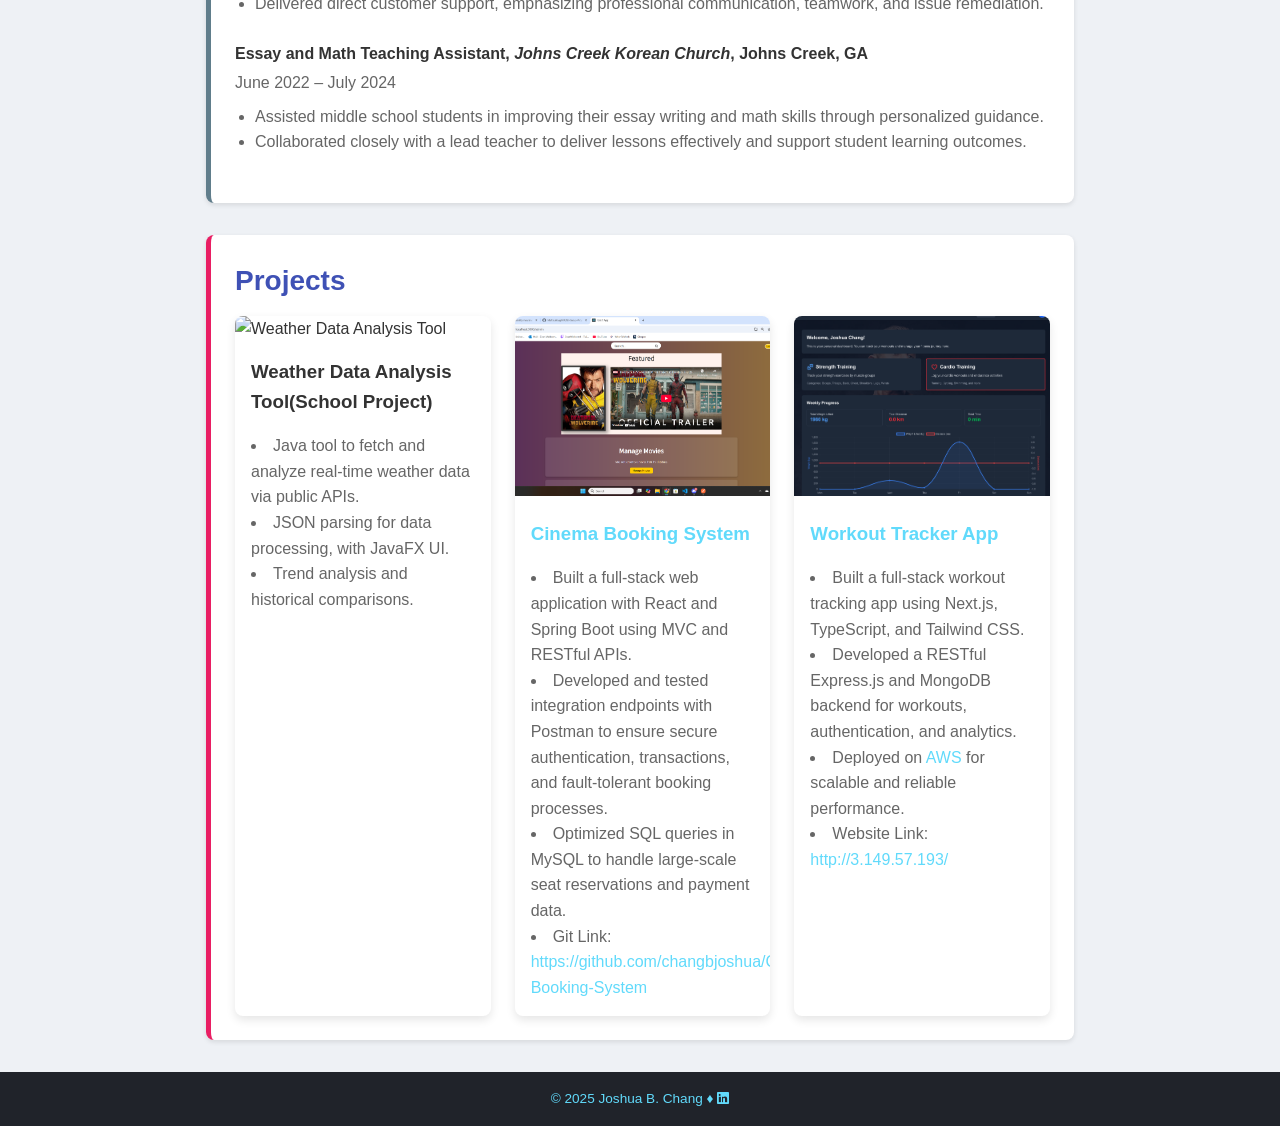
==== commit de1e81f1: "my git link added" ====
--- a/index.html
+++ b/index.html
@@ -23,12 +23,19 @@
   </nav>
 
   <!-- HERO -->
-  <section class="hero container">
-    <h1>Joshua Boseuk Chang</h1>
-    <img src="images/cuteboy.JPG" alt="Joshua's headshot" />
-    <p>678‑992‑4527 • <a href="mailto:jbc40001@gmail.com">jbc40001@gmail.com</a></p>
-    <p>I’m a proactive team player with a strong foundation in programming, delivering high‑quality solutions that drive project success.</p>
-  </section>
+<section class="hero container">
+  <h1>Joshua Boseuk Chang</h1>
+  <img src="images/cuteboy.JPG" alt="Joshua's headshot" />
+  <p>
+    678-992-4527 • 
+    <a href="mailto:jbc40001@gmail.com">jbc40001@gmail.com</a> • 
+    <a href="https://github.com/changbjoshua" target="_blank" rel="noopener noreferrer">GitHub</a>
+  </p>
+  <p>
+    I’m a proactive team player with a strong foundation in programming, delivering high-quality solutions that drive project success.
+  </p>
+</section>
+
 
   <div class="container">
 
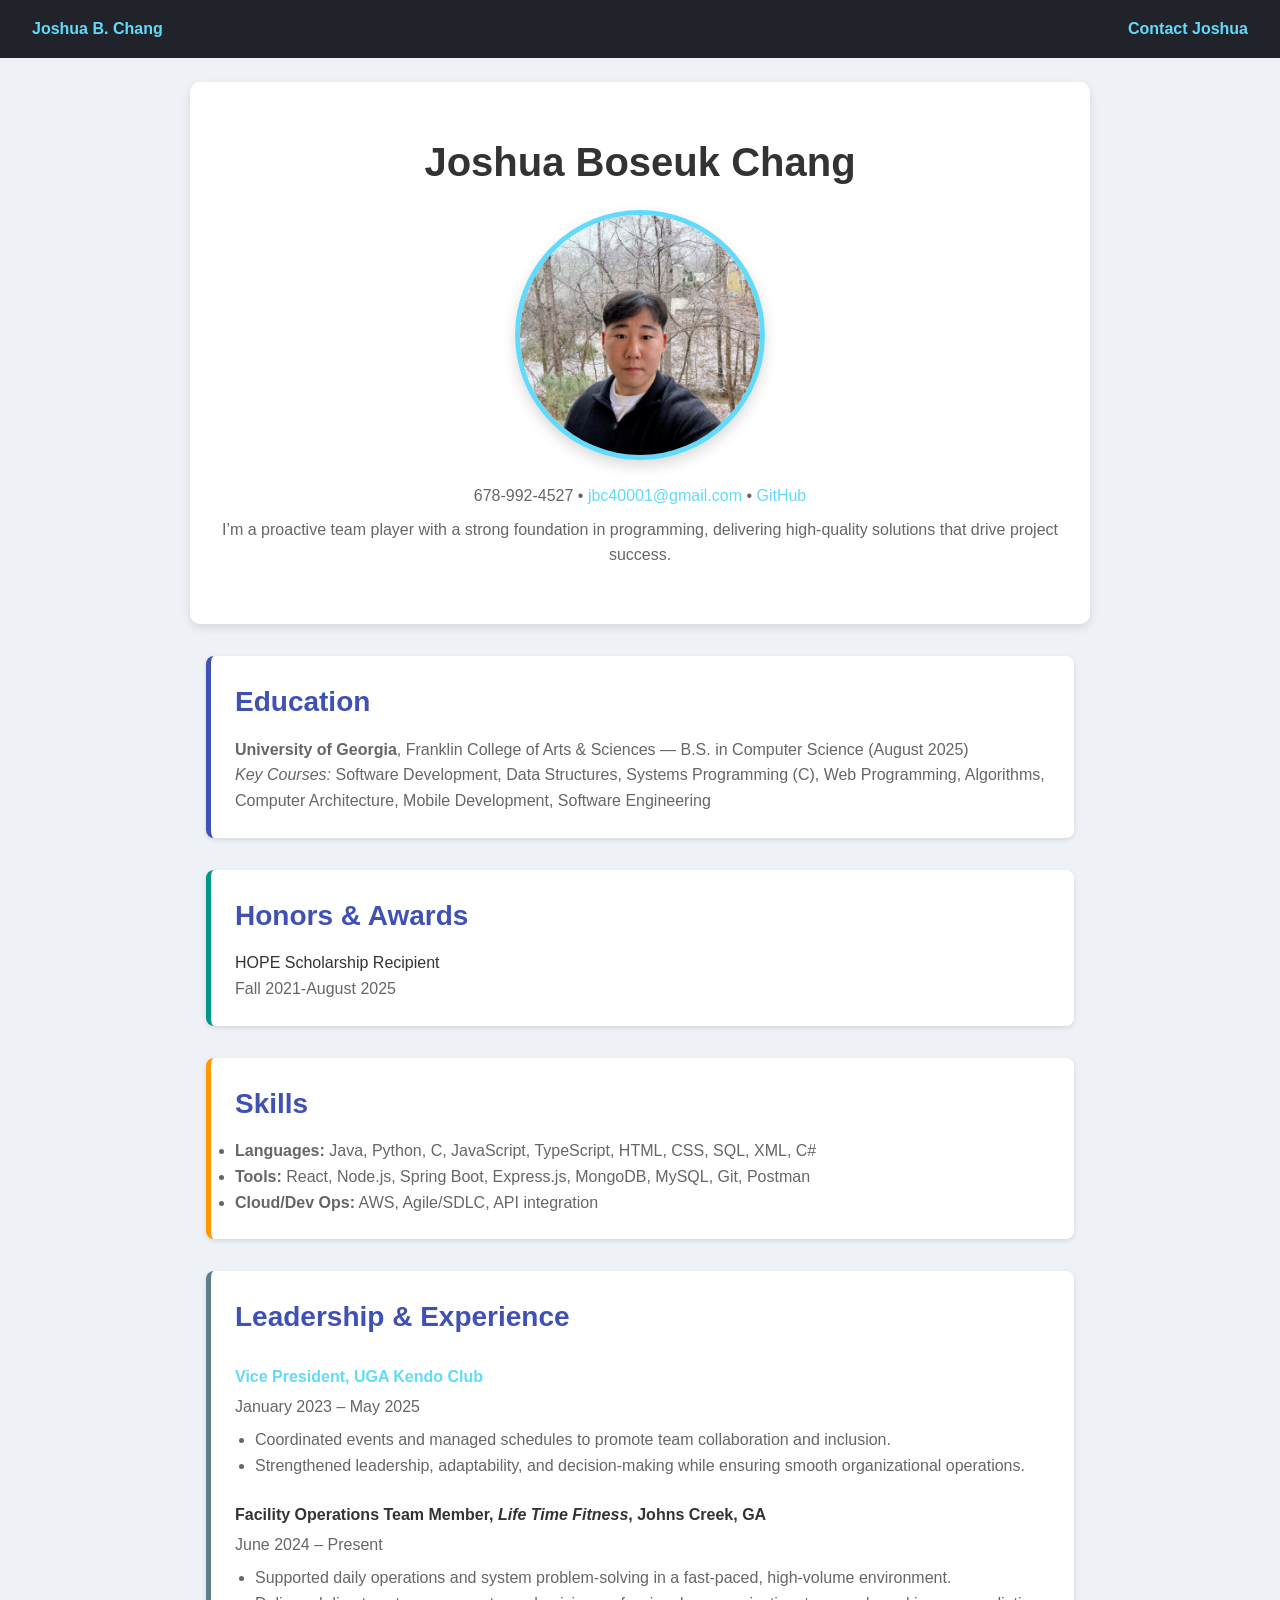
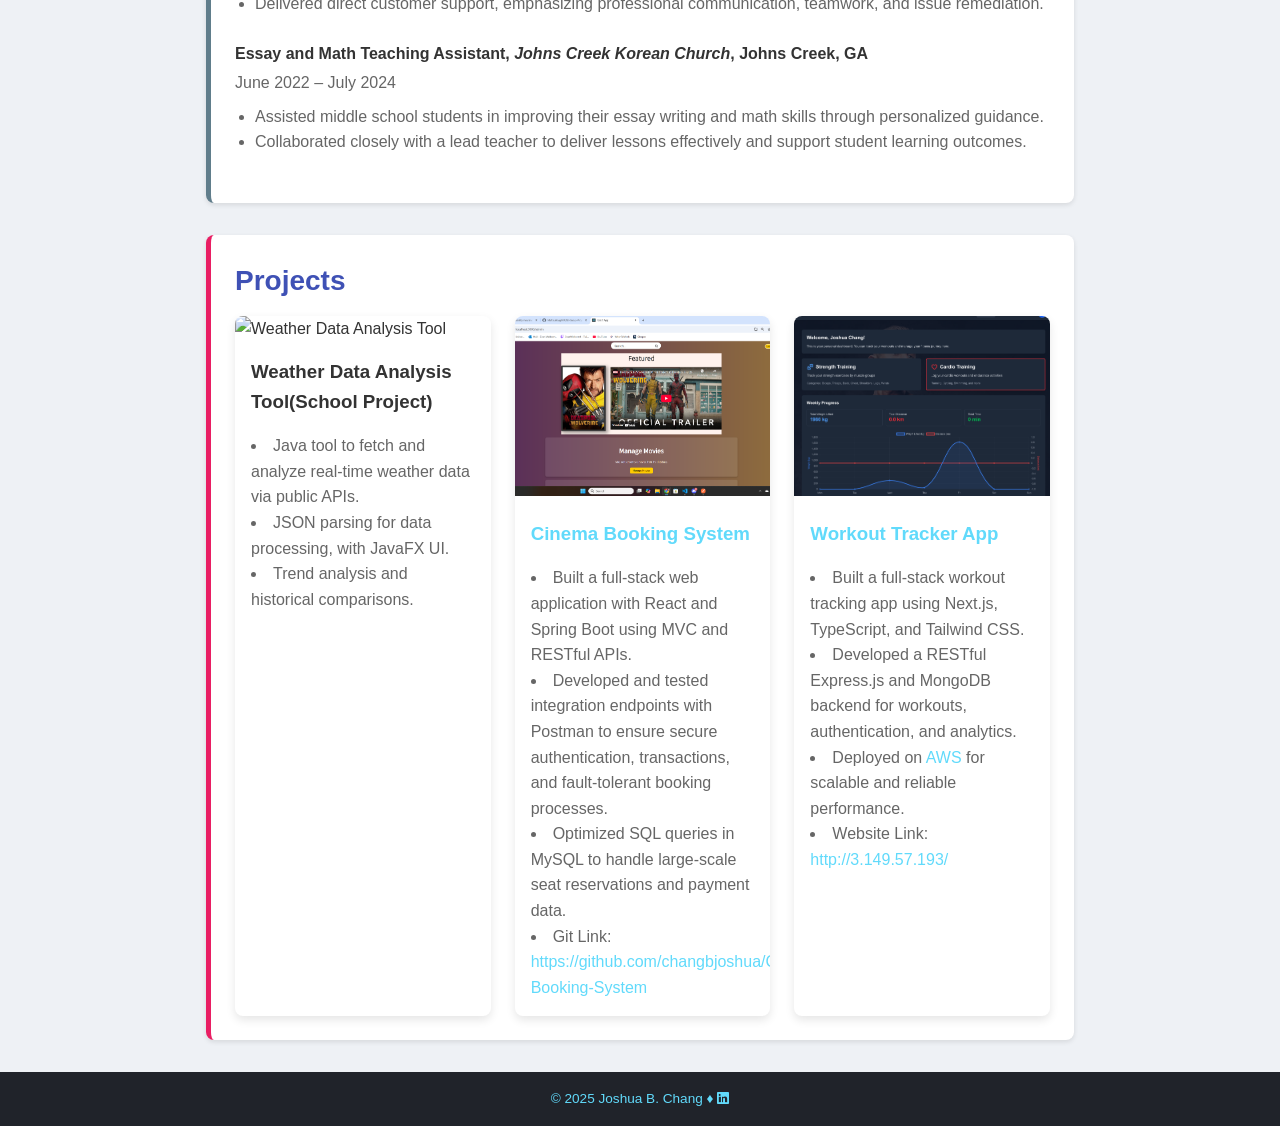
==== commit 23351821: "delete" ====
--- a/index.html
+++ b/index.html
@@ -25,7 +25,7 @@
   <!-- HERO -->
 <section class="hero container">
   <h1>Joshua Boseuk Chang</h1>
-  <img src="images/cuteboy.JPG" alt="Joshua's headshot" />
+  <img src="images/portfolio.png" alt="Joshua's headshot" />
   <p>
     678-992-4527 • 
     <a href="mailto:jbc40001@gmail.com">jbc40001@gmail.com</a> • 
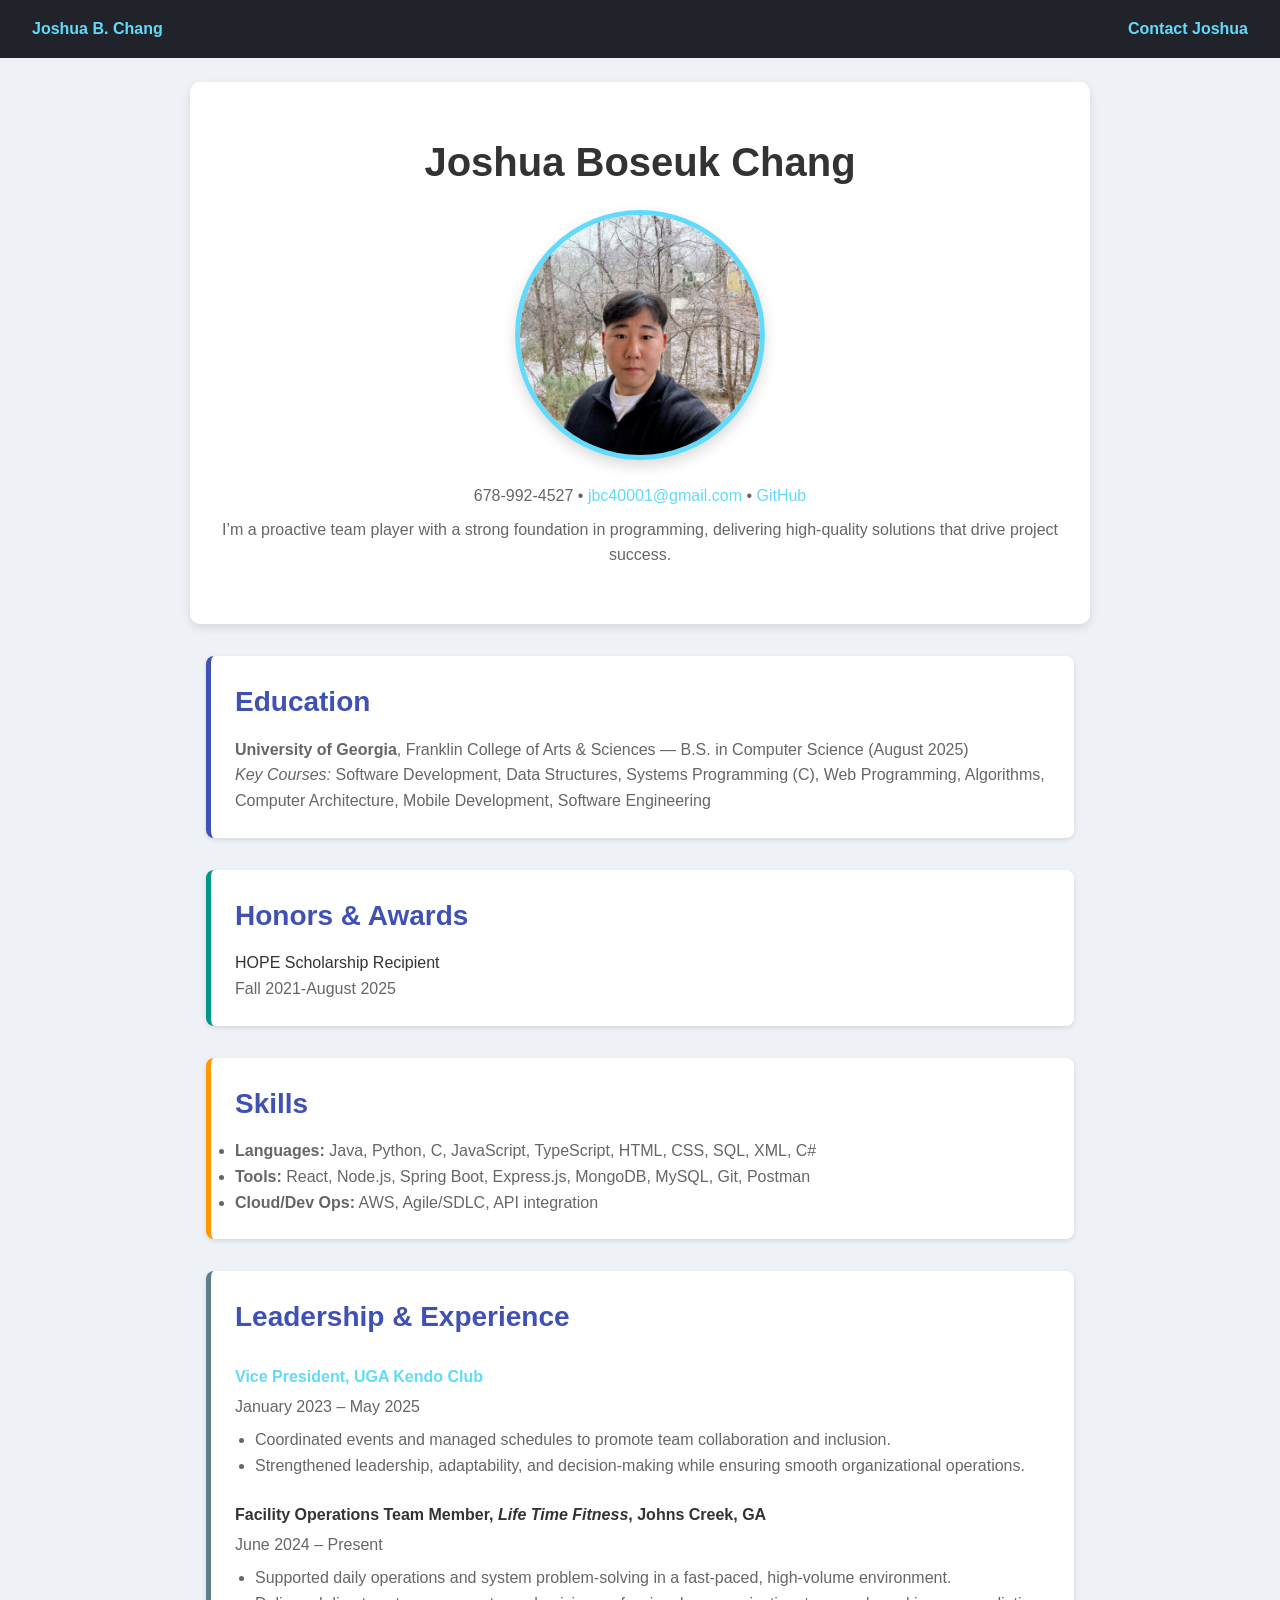
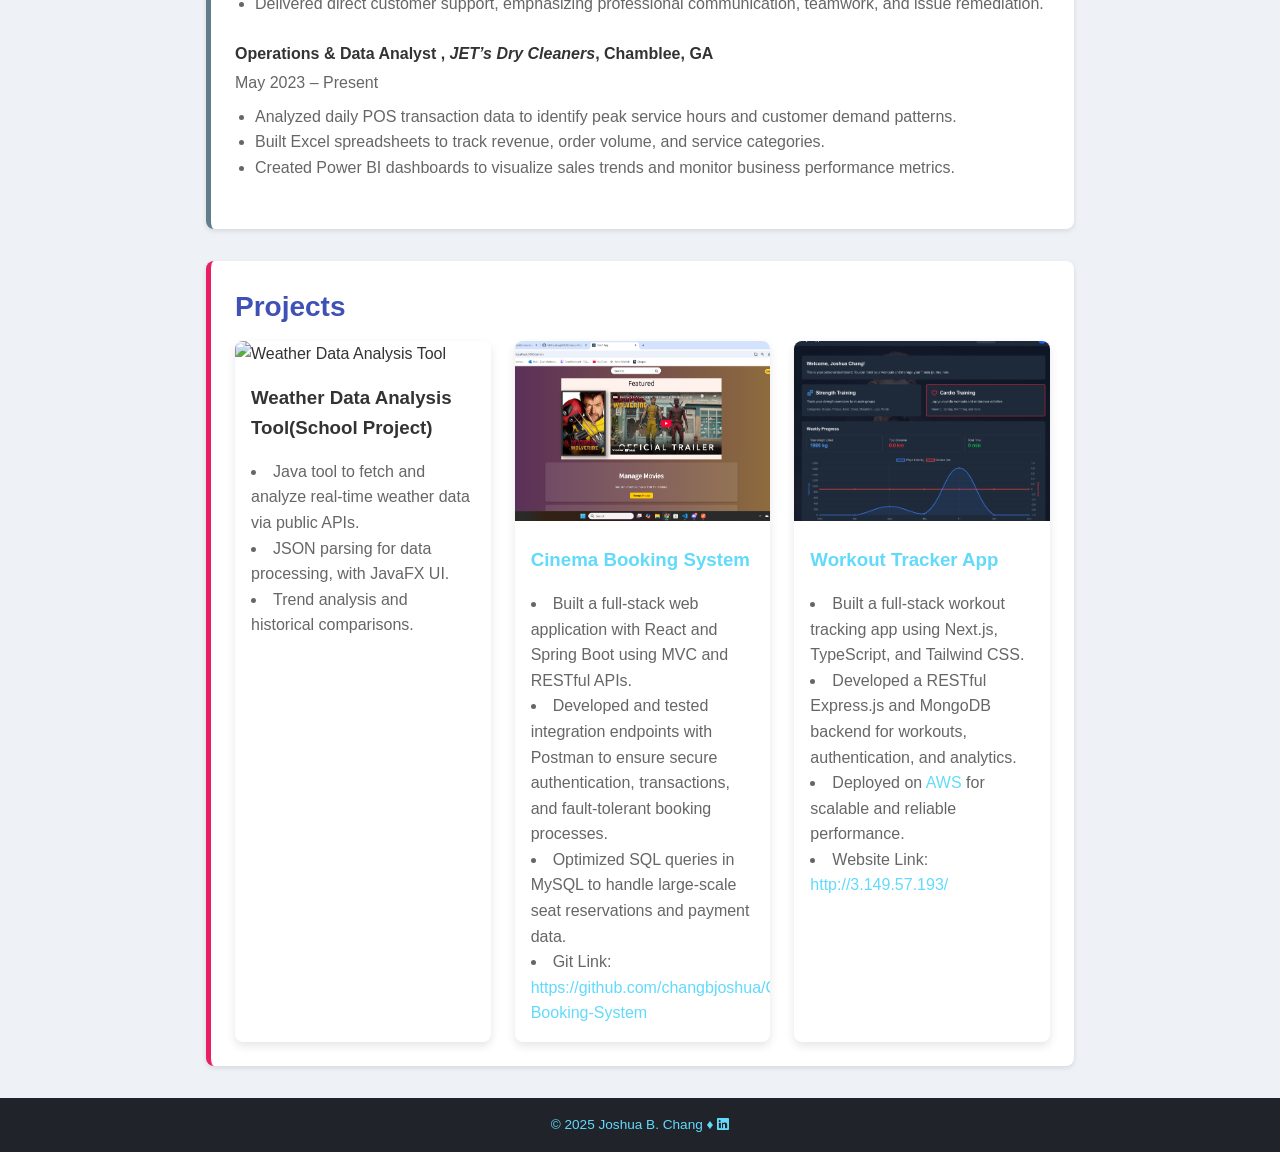
==== commit 4ef845a3: "internship" ====
--- a/index.html
+++ b/index.html
@@ -93,12 +93,13 @@
       </ul>
     </dd>
 
-    <dt><strong>Essay and Math Teaching Assistant, <em>Johns Creek Korean Church</em></strong>, Johns Creek, GA</dt>
+    <dt><strong>Operations & Data Analyst , <em>JET’s Dry Cleaners</em></strong>, Chamblee, GA</dt>
     <dd>
-      June 2022 – July 2024
+      May 2023 – Present
       <ul>
-        <li>Assisted middle school students in improving their essay writing and math skills through personalized guidance.</li>
-        <li>Collaborated closely with a lead teacher to deliver lessons effectively and support student learning outcomes.</li>
+        <li>Analyzed daily POS transaction data to identify peak service hours and customer demand patterns.</li>
+        <li>Built Excel spreadsheets to track revenue, order volume, and service categories.</li>
+        <li>Created Power BI dashboards to visualize sales trends and monitor business performance metrics.</li>
       </ul>
     </dd>
   </dl>
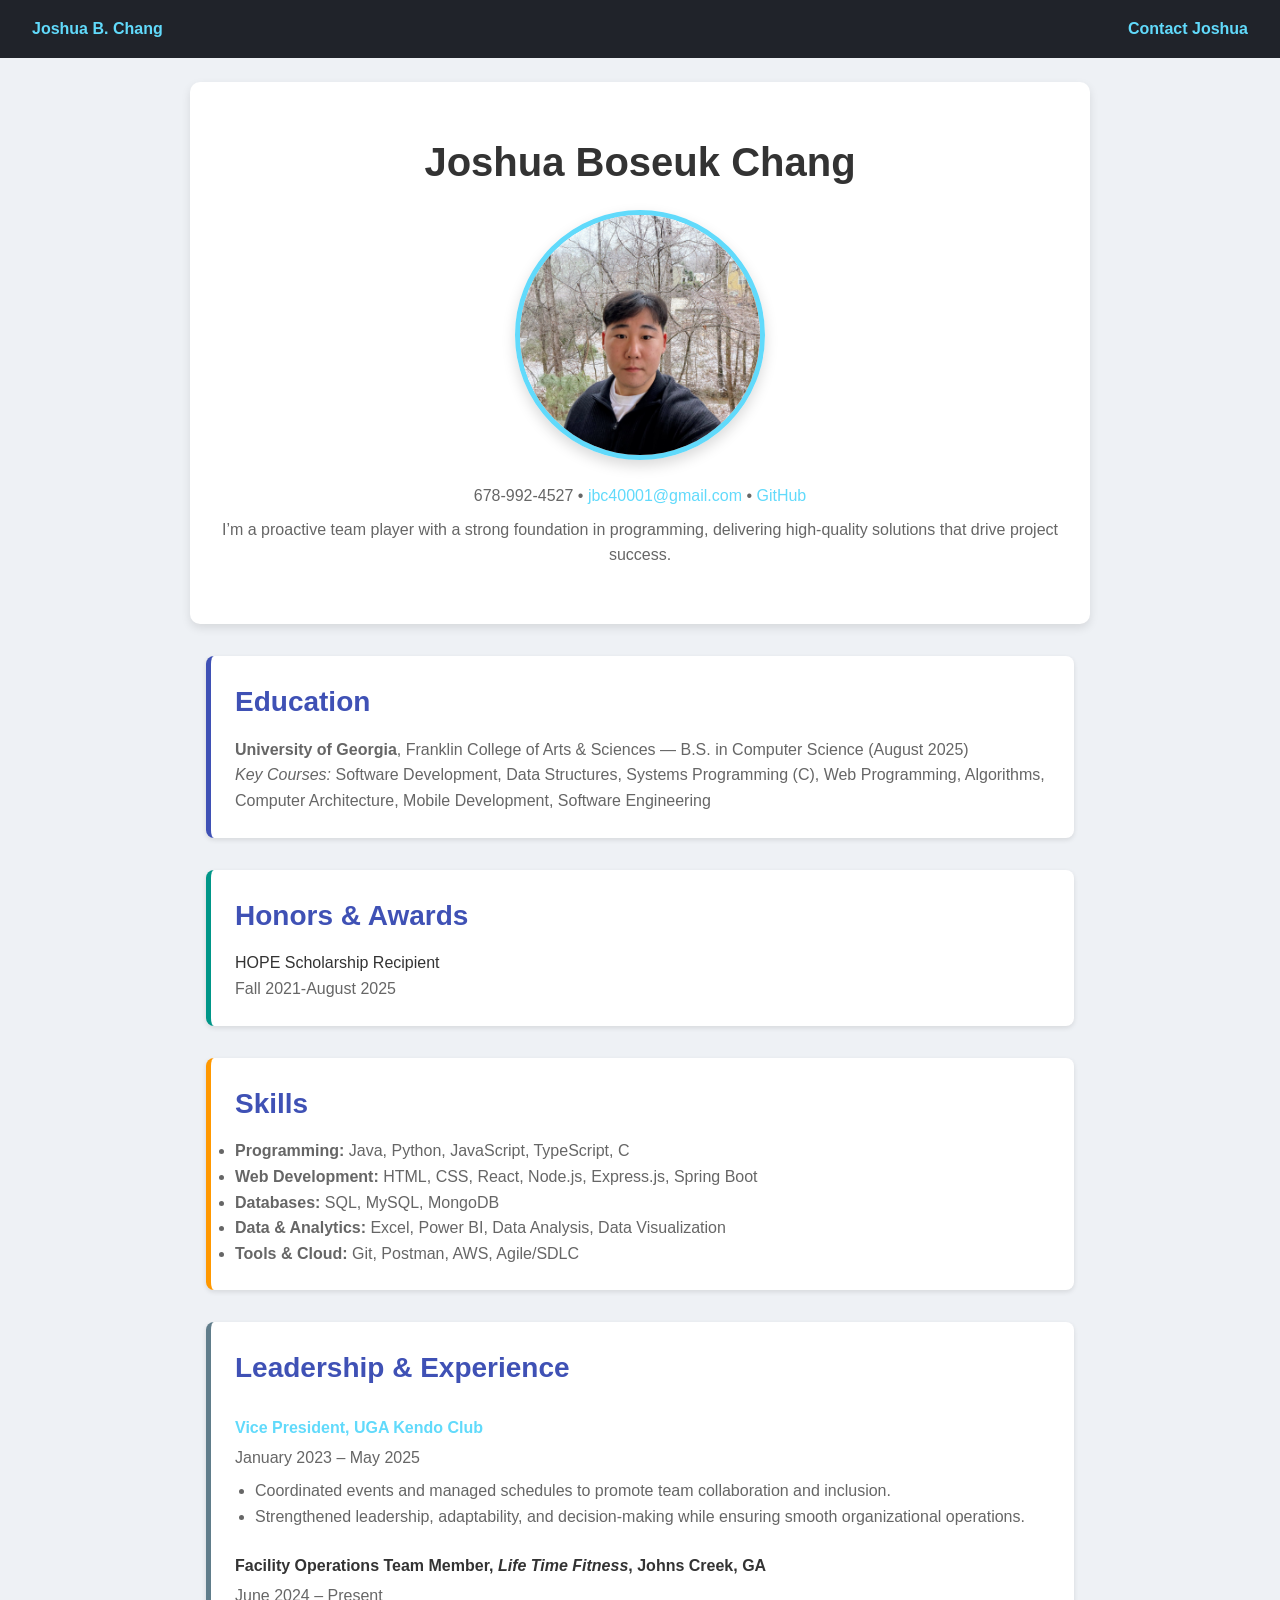
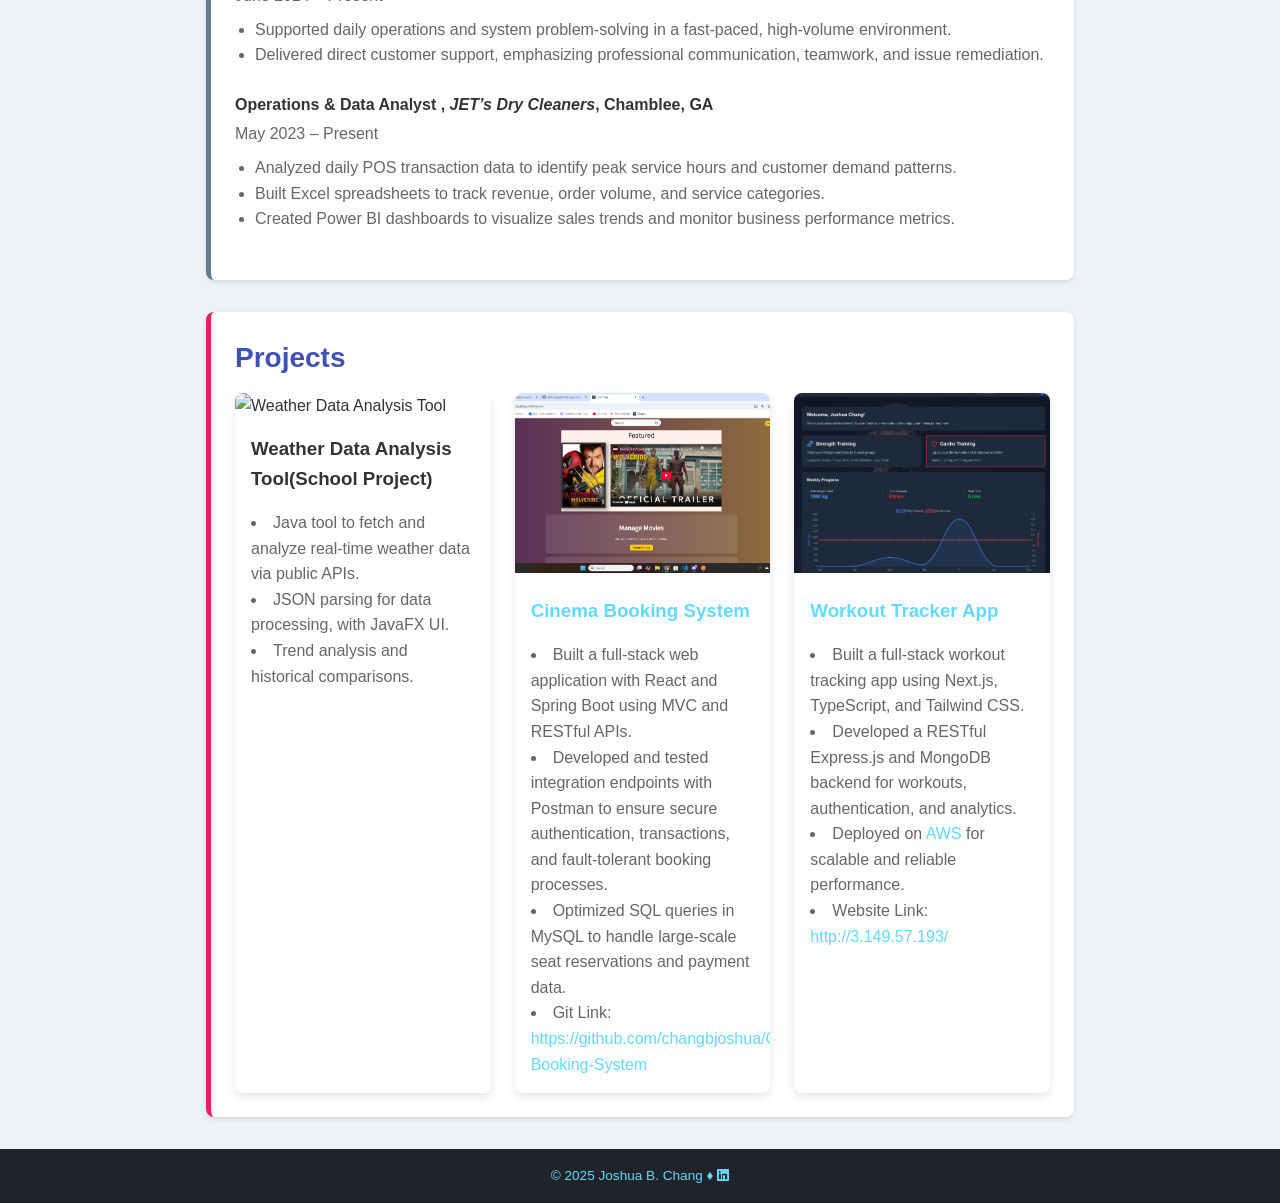
==== commit 2d0b5633: "modified current skills" ====
--- a/index.html
+++ b/index.html
@@ -65,9 +65,11 @@
     <section class="section-skills">
       <h2>Skills</h2>
       <ul>
-        <li><strong>Languages:</strong> Java, Python, C, JavaScript, TypeScript, HTML, CSS, SQL, XML, C#</li>
-        <li><strong>Tools:</strong> React, Node.js, Spring Boot, Express.js, MongoDB, MySQL, Git, Postman</li>
-        <li><strong>Cloud/Dev Ops:</strong> AWS, Agile/SDLC, API integration</li>
+        <li><strong>Programming:</strong> Java, Python, JavaScript, TypeScript, C</li>
+        <li><strong>Web Development:</strong> HTML, CSS, React, Node.js, Express.js, Spring Boot</li>
+        <li><strong>Databases:</strong> SQL, MySQL, MongoDB</li>
+        <li><strong>Data & Analytics:</strong> Excel, Power BI, Data Analysis, Data Visualization</li>
+        <li><strong>Tools & Cloud:</strong> Git, Postman, AWS, Agile/SDLC</li>
       </ul>
     </section>
 
